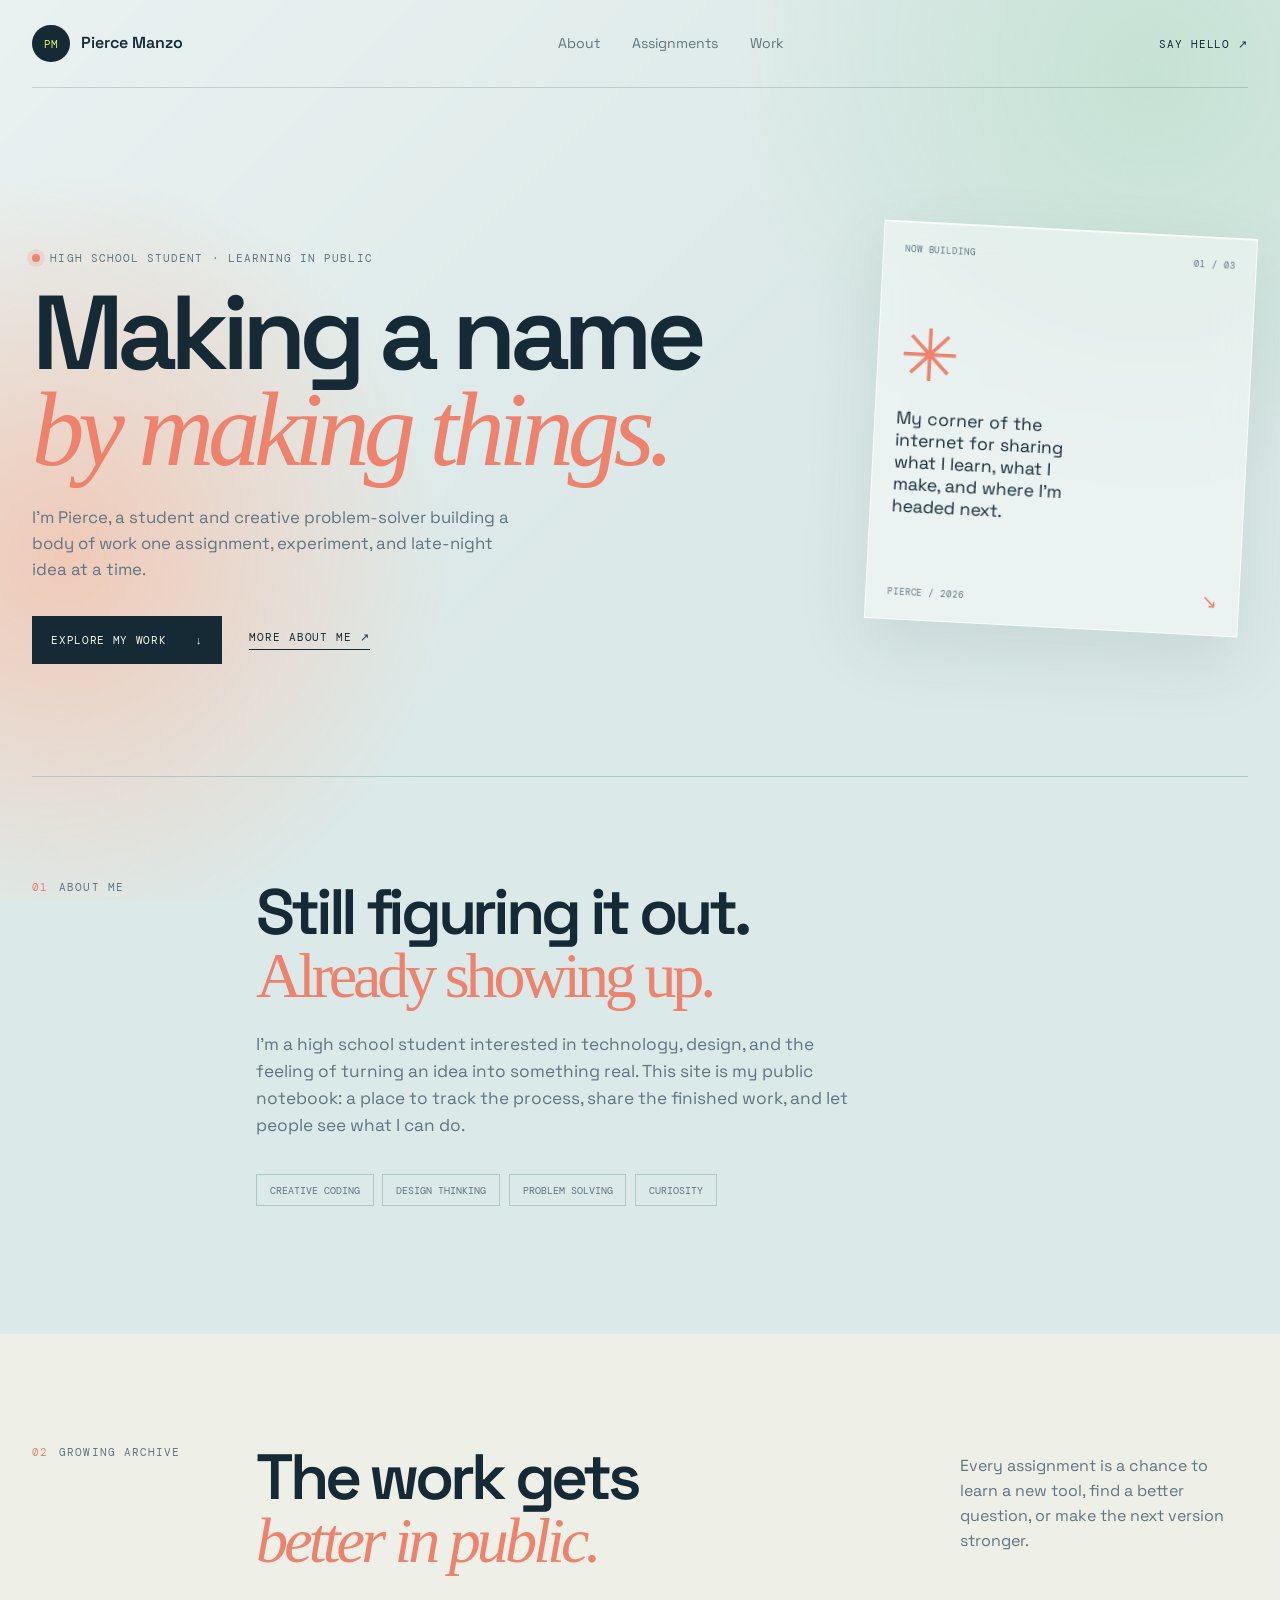
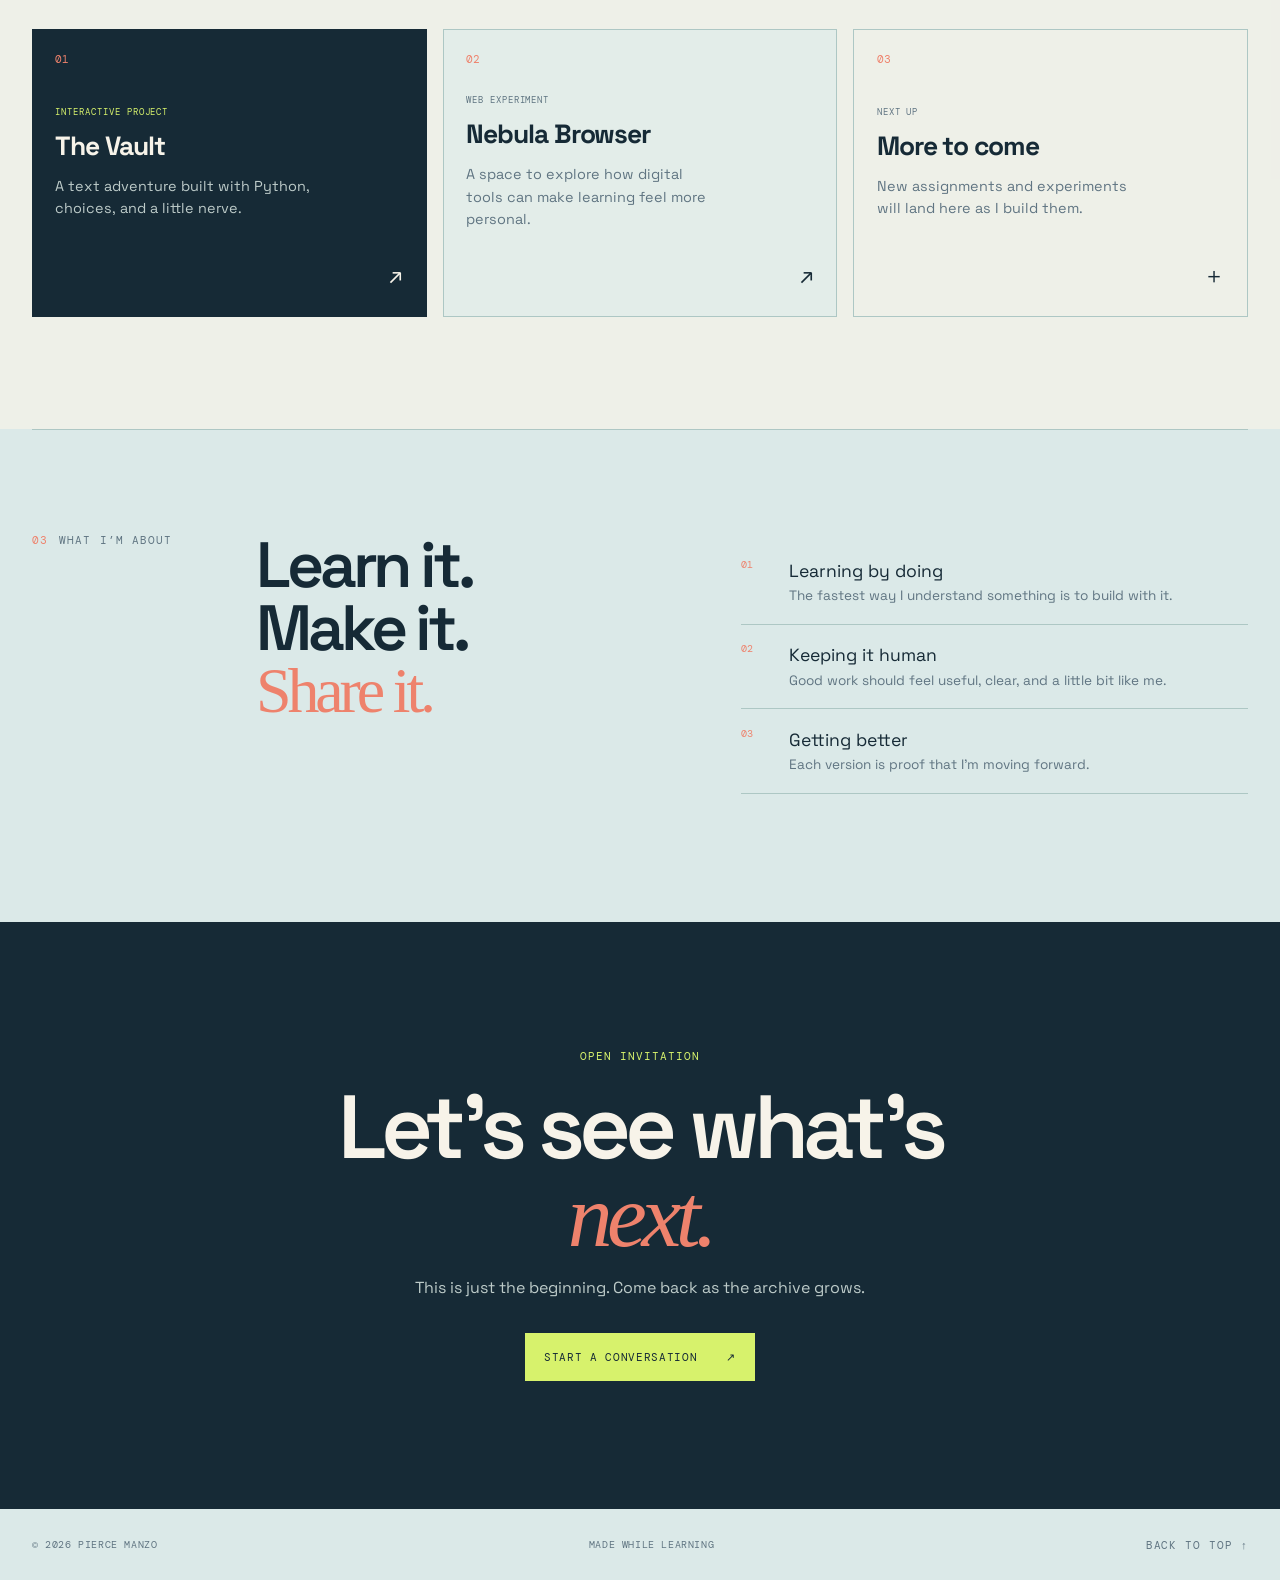
==== index.html @ 802fbc2e "change" ====
<!doctype html>
<html lang="en">

<head>
  <meta charset="utf-8">
  <meta name="viewport" content="width=device-width, initial-scale=1">
  <title>Pierce Manzo | Student builder</title>
  <meta name="description" content="The personal portfolio and assignment hub of high school student Pierce Manzo.">
  <link rel="preconnect" href="https://fonts.googleapis.com">
  <link rel="preconnect" href="https://fonts.gstatic.com" crossorigin>
  <link
    href="https://fonts.googleapis.com/css2?family=DM+Mono:wght@400;500&family=Space+Grotesk:wght@400;500;600;700&display=swap"
    rel="stylesheet">
  <link rel="stylesheet" href="styles.css">
</head>

<body>
  <header class="site-header">
    <a class="brand" href="index.html" aria-label="Pierce Manzo home">
      <span class="brand-mark">PM</span>
      <span>Pierce Manzo</span>
    </a>
    <nav aria-label="Main navigation">
      <a href="#about">About</a>
      <a href="#assignments">Assignments</a>
      <a href="#work">Work</a>
    </nav>
    <a class="header-link" href="#connect">Say hello <span aria-hidden="true">↗</span></a>
  </header>

  <main>
    <section class="hero" aria-labelledby="hero-title">
      <div class="hero-copy">
        <p class="eyebrow"><span class="status-dot"></span> High school student · learning in public</p>
        <h1 id="hero-title">Making a name<br><em>by making things.</em></h1>
        <p class="hero-intro">I’m Pierce, a student and creative problem-solver building a body of work one assignment,
          experiment, and late-night idea at a time.</p>
        <div class="hero-actions">
          <a class="button button-primary" href="#work">Explore my work <span aria-hidden="true">↓</span></a>
          <a class="text-link" href="#about">More about me <span aria-hidden="true">↗</span></a>
        </div>
      </div>
      <div class="hero-note glass-panel">
        <div class="note-top"><span>NOW BUILDING</span><span>01 / 03</span></div>
        <div class="note-symbol" aria-hidden="true">✳</div>
        <p>My corner of the internet for sharing what I learn, what I make, and where I’m headed next.</p>
        <div class="note-footer"><span>PIERCE / 2026</span><span class="arrow">↘</span></div>
      </div>
    </section>

    <section class="about-section section-grid" id="about" aria-labelledby="about-title">
      <div class="section-label"><span>01</span><span>About me</span></div>
      <div class="about-content">
        <h2 id="about-title">Still figuring it out.<br><span>Already showing up.</span></h2>
        <p>I’m a high school student interested in technology, design, and the feeling of turning an idea into something
          real. This site is my public notebook: a place to track the process, share the finished work, and let people
          see what I can do.</p>
        <div class="traits" aria-label="Areas of interest">
          <span>Creative coding</span><span>Design thinking</span><span>Problem solving</span><span>Curiosity</span>
        </div>
      </div>
    </section>

    <section class="assignments-section" id="assignments" aria-labelledby="assignments-title">
      <div class="section-heading">
        <div class="section-label"><span>02</span><span>Growing archive</span></div>
        <h2 id="assignments-title">The work gets<br><em>better in public.</em></h2>
        <p>Every assignment is a chance to learn a new tool, find a better question, or make the next version stronger.
        </p>
      </div>
      <div class="assignment-list">
        <a class="assignment-card featured" href="game/">
          <span class="card-number">01</span>
          <div>
            <p class="card-type">Interactive project</p>
            <h3>The Vault</h3>
            <p class="card-description">A text adventure built with Python, choices, and a little nerve.</p>
          </div>
          <span class="card-arrow" aria-hidden="true">↗</span>
        </a>
        <a class="assignment-card" href="nebulabrowser/">
          <span class="card-number">02</span>
          <div>
            <p class="card-type">Web experiment</p>
            <h3>Nebula Browser</h3>
            <p class="card-description">A space to explore how digital tools can make learning feel more personal.</p>
          </div>
          <span class="card-arrow" aria-hidden="true">↗</span>
        </a>
        <div class="assignment-card coming-soon">
          <span class="card-number">03</span>
          <div>
            <p class="card-type">Next up</p>
            <h3>More to come</h3>
            <p class="card-description">New assignments and experiments will land here as I build them.</p>
          </div>
          <span class="card-arrow" aria-hidden="true">＋</span>
        </div>
      </div>
    </section>

    <section class="work-section section-grid" id="work" aria-labelledby="work-title">
      <div class="section-label"><span>03</span><span>What I’m about</span></div>
      <div class="work-content">
        <h2 id="work-title">Learn it.<br>Make it.<br><span>Share it.</span></h2>
        <div class="focus-list">
          <div><span>01</span>
            <p>Learning by doing</p><small>The fastest way I understand something is to build with it.</small>
          </div>
          <div><span>02</span>
            <p>Keeping it human</p><small>Good work should feel useful, clear, and a little bit like me.</small>
          </div>
          <div><span>03</span>
            <p>Getting better</p><small>Each version is proof that I’m moving forward.</small>
          </div>
        </div>
      </div>
    </section>

    <section class="connect-section" id="connect" aria-labelledby="connect-title">
      <p class="eyebrow">Open invitation</p>
      <h2 id="connect-title">Let’s see what’s<br><em>next.</em></h2>
      <p class="connect-copy">This is just the beginning. Come back as the archive grows.</p>
      <a class="button button-light" href="mailto:pierce@example.com">Start a conversation <span
          aria-hidden="true">↗</span></a>
    </section>
  </main>

  <footer class="site-footer">
    <span>© 2026 Pierce Manzo</span>
    <span>Made while learning</span>
    <a href="#hero-title">Back to top ↑</a>
  </footer>
</body>

</html>
---- styles.css ----
:root {
  --ink: #162a36;
  --muted: #607582;
  --paper: #dbe9e8;
  --cream: #f7f3e9;
  --lime: #d7f26c;
  --coral: #ee826c;
  --line: #adc7c4;
  --glass: rgba(255, 255, 255, .42);
  --mono: "DM Mono", monospace;
  --sans: "Space Grotesk", sans-serif;
}

*,
*::before,
*::after {
  box-sizing: border-box;
}

html {
  scroll-behavior: smooth;
}

body {
  margin: 0;
  background: var(--paper);
  color: var(--ink);
  font: 1rem/1.55 var(--sans);
}

body::before {
  position: fixed;
  z-index: -1;
  inset: 0;
  background: radial-gradient(circle at 90% 8%, #c6e2d4 0, transparent 26rem), radial-gradient(circle at 5% 62%, #f0c9b7 0, transparent 24rem), linear-gradient(135deg, rgba(255, 255, 255, .4), transparent 55%);
  content: "";
  pointer-events: none;
}

a {
  color: inherit;
  text-decoration: none;
}

.site-header,
main,
.site-footer {
  width: min(100% - 3rem, 76rem);
  margin: 0 auto;
}

.site-header {
  display: flex;
  align-items: center;
  justify-content: space-between;
  gap: 2rem;
  min-height: 5.5rem;
  border-bottom: 1px solid rgba(22, 42, 54, .16);
}

.brand {
  display: flex;
  align-items: center;
  gap: .7rem;
  font-weight: 600;
}

.brand-mark {
  display: grid;
  place-items: center;
  width: 2.35rem;
  height: 2.35rem;
  border-radius: 50%;
  background: var(--ink);
  color: var(--lime);
  font: .7rem var(--mono);
}

nav {
  display: flex;
  gap: 2rem;
  color: var(--muted);
  font-size: .88rem;
}

nav a:hover,
.header-link:hover,
.text-link:hover,
.site-footer a:hover {
  color: var(--coral);
}

.header-link,
.text-link,
.site-footer a {
  font: .7rem var(--mono);
  text-transform: uppercase;
  letter-spacing: .08em;
}

.hero {
  display: grid;
  grid-template-columns: minmax(0, 1.35fr) minmax(17rem, .65fr);
  align-items: end;
  gap: 4rem;
  min-height: 43rem;
  padding: 6.5rem 0 7rem;
}

.eyebrow,
.section-label,
.note-top,
.note-footer,
.card-type {
  font: .66rem var(--mono);
  letter-spacing: .1em;
  text-transform: uppercase;
}

.eyebrow {
  display: flex;
  align-items: center;
  gap: .65rem;
  margin: 0 0 1.35rem;
  color: var(--muted);
}

.status-dot {
  width: .5rem;
  height: .5rem;
  border-radius: 50%;
  background: var(--coral);
  box-shadow: 0 0 0 .3rem rgba(238, 130, 108, .18);
}

h1,
h2,
h3,
p {
  margin-top: 0;
}

h1 {
  max-width: 51rem;
  margin-bottom: 1.7rem;
  font-size: clamp(3.5rem, 8.2vw, 7.2rem);
  font-weight: 600;
  letter-spacing: -.07em;
  line-height: .91;
}

h1 em,
h2 em {
  color: var(--coral);
  font-family: Georgia, serif;
  font-weight: 400;
  letter-spacing: -.06em;
}

.hero-intro {
  max-width: 30rem;
  margin-bottom: 2.1rem;
  color: var(--muted);
  font-size: 1.05rem;
}

.hero-actions {
  display: flex;
  align-items: center;
  gap: 1.7rem;
}

.button {
  display: inline-flex;
  align-items: center;
  gap: 1.8rem;
  padding: 1rem 1.15rem;
  border: 1px solid var(--ink);
  font: .7rem var(--mono);
  text-transform: uppercase;
  letter-spacing: .06em;
  transition: transform .2s, box-shadow .2s;
}

.button:hover {
  transform: translateY(-3px);
  box-shadow: 5px 5px 0 var(--ink);
}

.button-primary {
  background: var(--ink);
  color: var(--cream);
}

.text-link {
  border-bottom: 1px solid var(--ink);
  padding-bottom: .35rem;
}

.glass-panel {
  border: 1px solid rgba(255, 255, 255, .75);
  background: var(--glass);
  box-shadow: 0 1.5rem 4rem rgba(55, 91, 87, .12), inset 0 1px rgba(255, 255, 255, .7);
  backdrop-filter: blur(18px);
}

.hero-note {
  align-self: center;
  min-height: 23rem;
  padding: 1.3rem;
  transform: rotate(3deg);
}

.note-top,
.note-footer {
  display: flex;
  justify-content: space-between;
  color: var(--muted);
  font-size: .58rem;
}

.note-symbol {
  margin: 4rem 0 1rem;
  color: var(--coral);
  font-size: 4.5rem;
  line-height: 1;
}

.hero-note p {
  max-width: 13rem;
  font-size: 1.1rem;
  line-height: 1.25;
}

.note-footer {
  align-items: end;
  margin-top: 3.5rem;
}

.arrow {
  color: var(--coral);
  font-size: 1.2rem;
}

.section-grid {
  display: grid;
  grid-template-columns: 10rem 1fr;
  gap: 4rem;
  border-top: 1px solid var(--line);
  padding: 6.5rem 0 8rem;
}

.section-label {
  display: flex;
  gap: .7rem;
  color: var(--muted);
}

.section-label span:first-child {
  color: var(--coral);
}

h2 {
  margin-bottom: 1.5rem;
  font-size: clamp(2.6rem, 5vw, 5rem);
  font-weight: 600;
  letter-spacing: -.065em;
  line-height: .98;
}

h2 span {
  color: var(--coral);
  font-family: Georgia, serif;
  font-weight: 400;
}

.about-content>p {
  max-width: 37rem;
  color: var(--muted);
  font-size: 1.08rem;
}

.traits {
  display: flex;
  flex-wrap: wrap;
  gap: .55rem;
  margin-top: 2.2rem;
}

.traits span {
  padding: .55rem .8rem;
  border: 1px solid var(--line);
  color: var(--muted);
  font: .65rem var(--mono);
  text-transform: uppercase;
}

.assignments-section {
  margin: 0 calc((100vw - min(100vw - 3rem, 76rem)) / -2);
  padding: 7rem max(1.5rem, calc((100vw - 76rem) / 2));
  background: rgba(247, 243, 233, .7);
}

.section-heading {
  display: grid;
  grid-template-columns: 10rem 1fr 18rem;
  gap: 4rem;
  align-items: start;
  margin-bottom: 3.5rem;
}

.section-heading h2 {
  margin: 0;
}

.section-heading>p {
  margin: .5rem 0 0;
  color: var(--muted);
}

.assignment-list {
  display: grid;
  grid-template-columns: repeat(3, 1fr);
  gap: 1rem;
}

.assignment-card {
  position: relative;
  display: flex;
  flex-direction: column;
  justify-content: space-between;
  min-height: 18rem;
  padding: 1.4rem;
  border: 1px solid var(--line);
  background: rgba(219, 233, 232, .6);
  transition: background .2s, transform .2s;
}

.assignment-card:hover {
  background: var(--lime);
  transform: translateY(-5px);
}

.assignment-card.featured {
  background: var(--ink);
  color: var(--cream);
  border-color: var(--ink);
}

.assignment-card.featured:hover {
  background: #223f4d;
}

.assignment-card.coming-soon {
  background: transparent;
}

.card-number {
  font: .7rem var(--mono);
  color: var(--coral);
}

.card-type {
  margin: 0 0 .5rem;
  color: var(--muted);
  font-size: .59rem;
}

.featured .card-type {
  color: var(--lime);
}

.assignment-card h3 {
  margin-bottom: .5rem;
  font-size: 1.65rem;
  letter-spacing: -.04em;
}

.card-description {
  max-width: 16rem;
  margin: 0;
  color: var(--muted);
  font-size: .9rem;
}

.featured .card-description {
  color: #bdcbc9;
}

.card-arrow {
  align-self: end;
  font-size: 1.4rem;
}

.work-content {
  display: grid;
  grid-template-columns: minmax(15rem, .8fr) 1fr;
  gap: 5rem;
}

.focus-list {
  padding-top: .4rem;
}

.focus-list>div {
  display: grid;
  grid-template-columns: 2rem 1fr;
  column-gap: 1rem;
  padding: 1.1rem 0;
  border-bottom: 1px solid var(--line);
}

.focus-list span {
  color: var(--coral);
  font: .63rem var(--mono);
}

.focus-list p {
  margin: 0;
  font-size: 1.1rem;
}

.focus-list small {
  grid-column: 2;
  color: var(--muted);
  font-size: .85rem;
}

.connect-section {
  margin: 0 calc((100vw - min(100vw - 3rem, 76rem)) / -2);
  padding: 8rem max(1.5rem, calc((100vw - 76rem) / 2));
  background: var(--ink);
  color: var(--cream);
  text-align: center;
}

.connect-section .eyebrow {
  justify-content: center;
  color: var(--lime);
}

.connect-section h2 {
  margin-bottom: 1rem;
  font-size: clamp(3rem, 7vw, 6.5rem);
}

.connect-copy {
  margin-bottom: 2rem;
  color: #bdcbc9;
}

.button-light {
  border-color: var(--lime);
  background: var(--lime);
  color: var(--ink);
}

.site-footer {
  display: flex;
  justify-content: space-between;
  gap: 1rem;
  padding: 1.8rem 0;
  color: var(--muted);
  font: .62rem var(--mono);
  text-transform: uppercase;
  letter-spacing: .06em;
}

@media (max-width: 48rem) {

  .site-header,
  main,
  .site-footer {
    width: min(100% - 2rem, 40rem);
  }

  .site-header {
    min-height: 4.7rem;
  }

  nav {
    display: none;
  }

  .hero {
    grid-template-columns: 1fr;
    gap: 3rem;
    min-height: auto;
    padding: 5rem 0 6rem;
  }

  .hero-note {
    justify-self: end;
    width: min(100%, 20rem);
    min-height: 19rem;
  }

  .section-grid {
    grid-template-columns: 1fr;
    gap: 2.2rem;
    padding: 4.5rem 0 5rem;
  }

  .section-heading {
    grid-template-columns: 1fr;
    gap: 1.5rem;
    margin-bottom: 2.5rem;
  }

  .section-heading h2 {
    font-size: 3.5rem;
  }

  .assignment-list,
  .work-content {
    grid-template-columns: 1fr;
    gap: 1rem;
  }

  .assignment-card {
    min-height: 15rem;
  }

  .work-content {
    gap: 2rem;
  }

  .connect-section {
    padding-top: 6rem;
    padding-bottom: 6rem;
  }

  .site-footer {
    flex-wrap: wrap;
  }
}

@media (max-width: 28rem) {
  .brand {
    font-size: .9rem;
  }

  .header-link {
    font-size: .58rem;
  }

  h1 {
    font-size: 3.5rem;
  }

  .hero-actions {
    align-items: flex-start;
    flex-direction: column;
    gap: 1.2rem;
  }
}
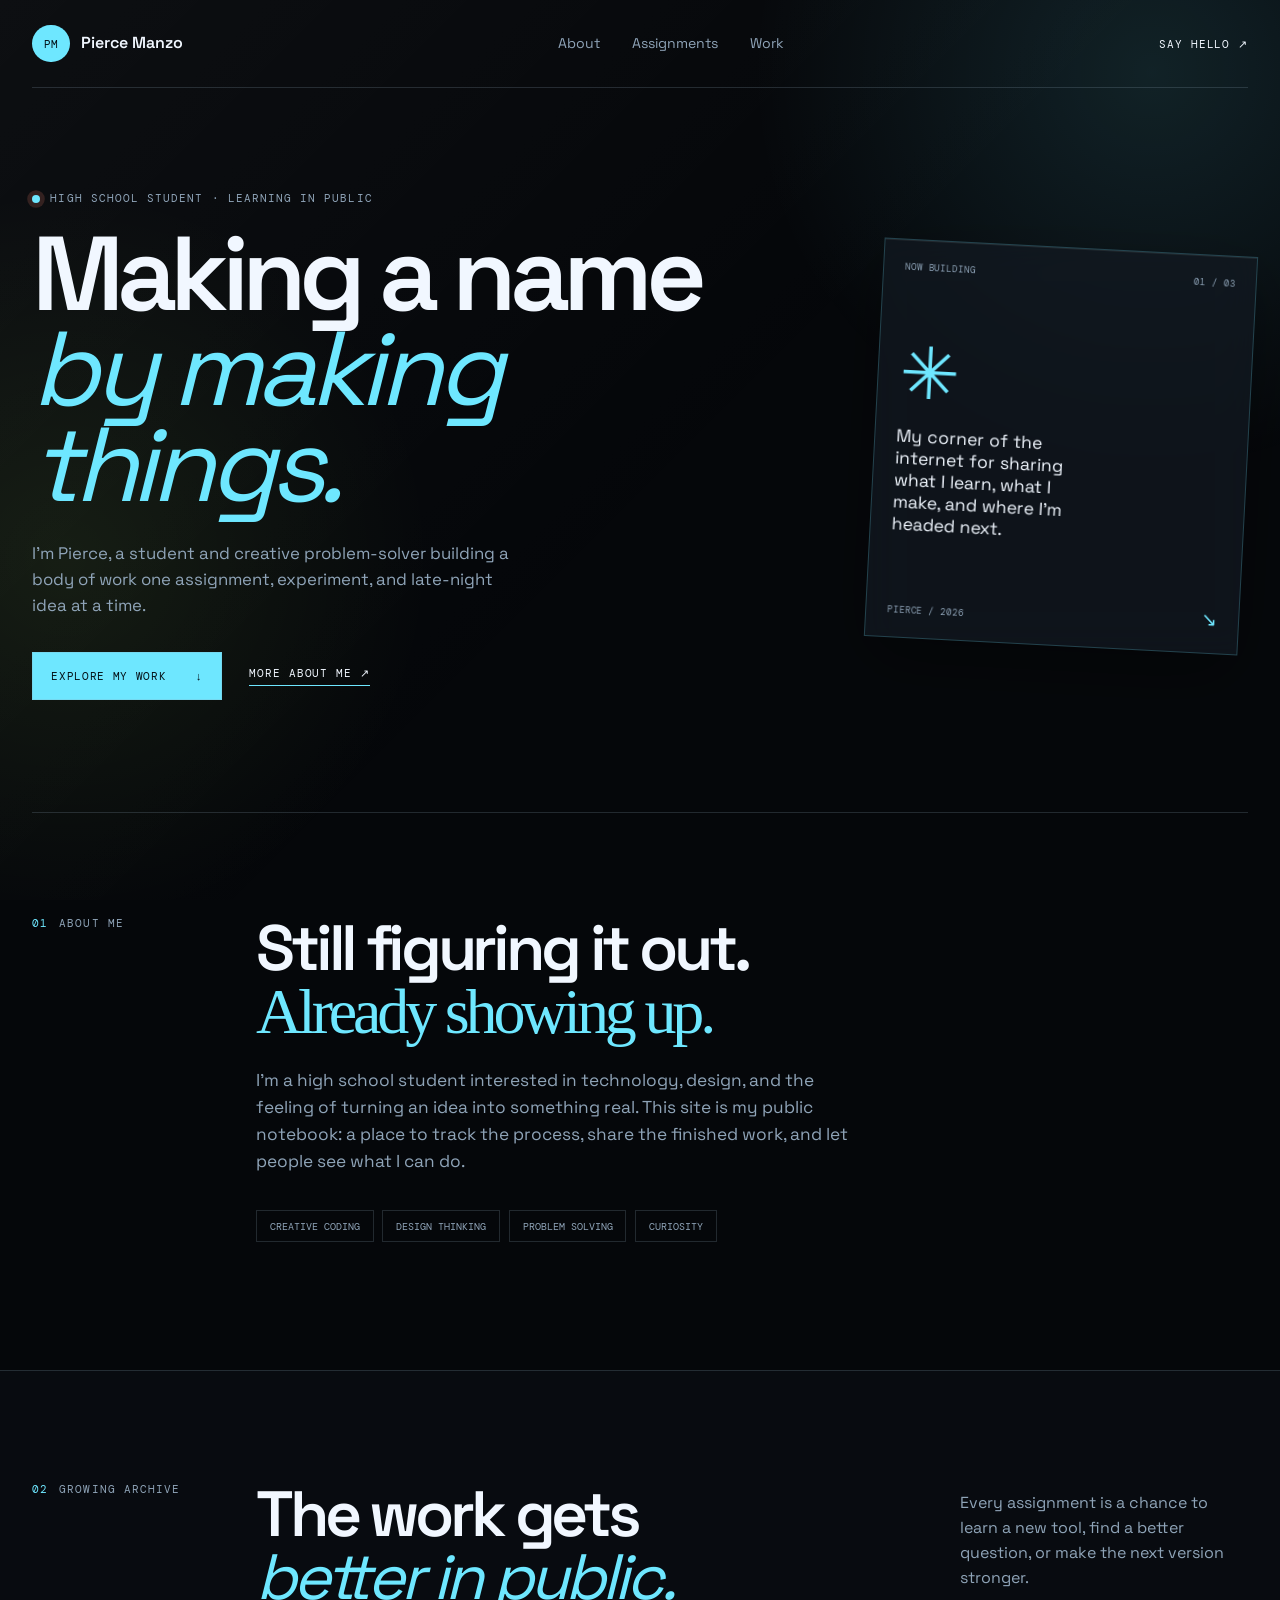
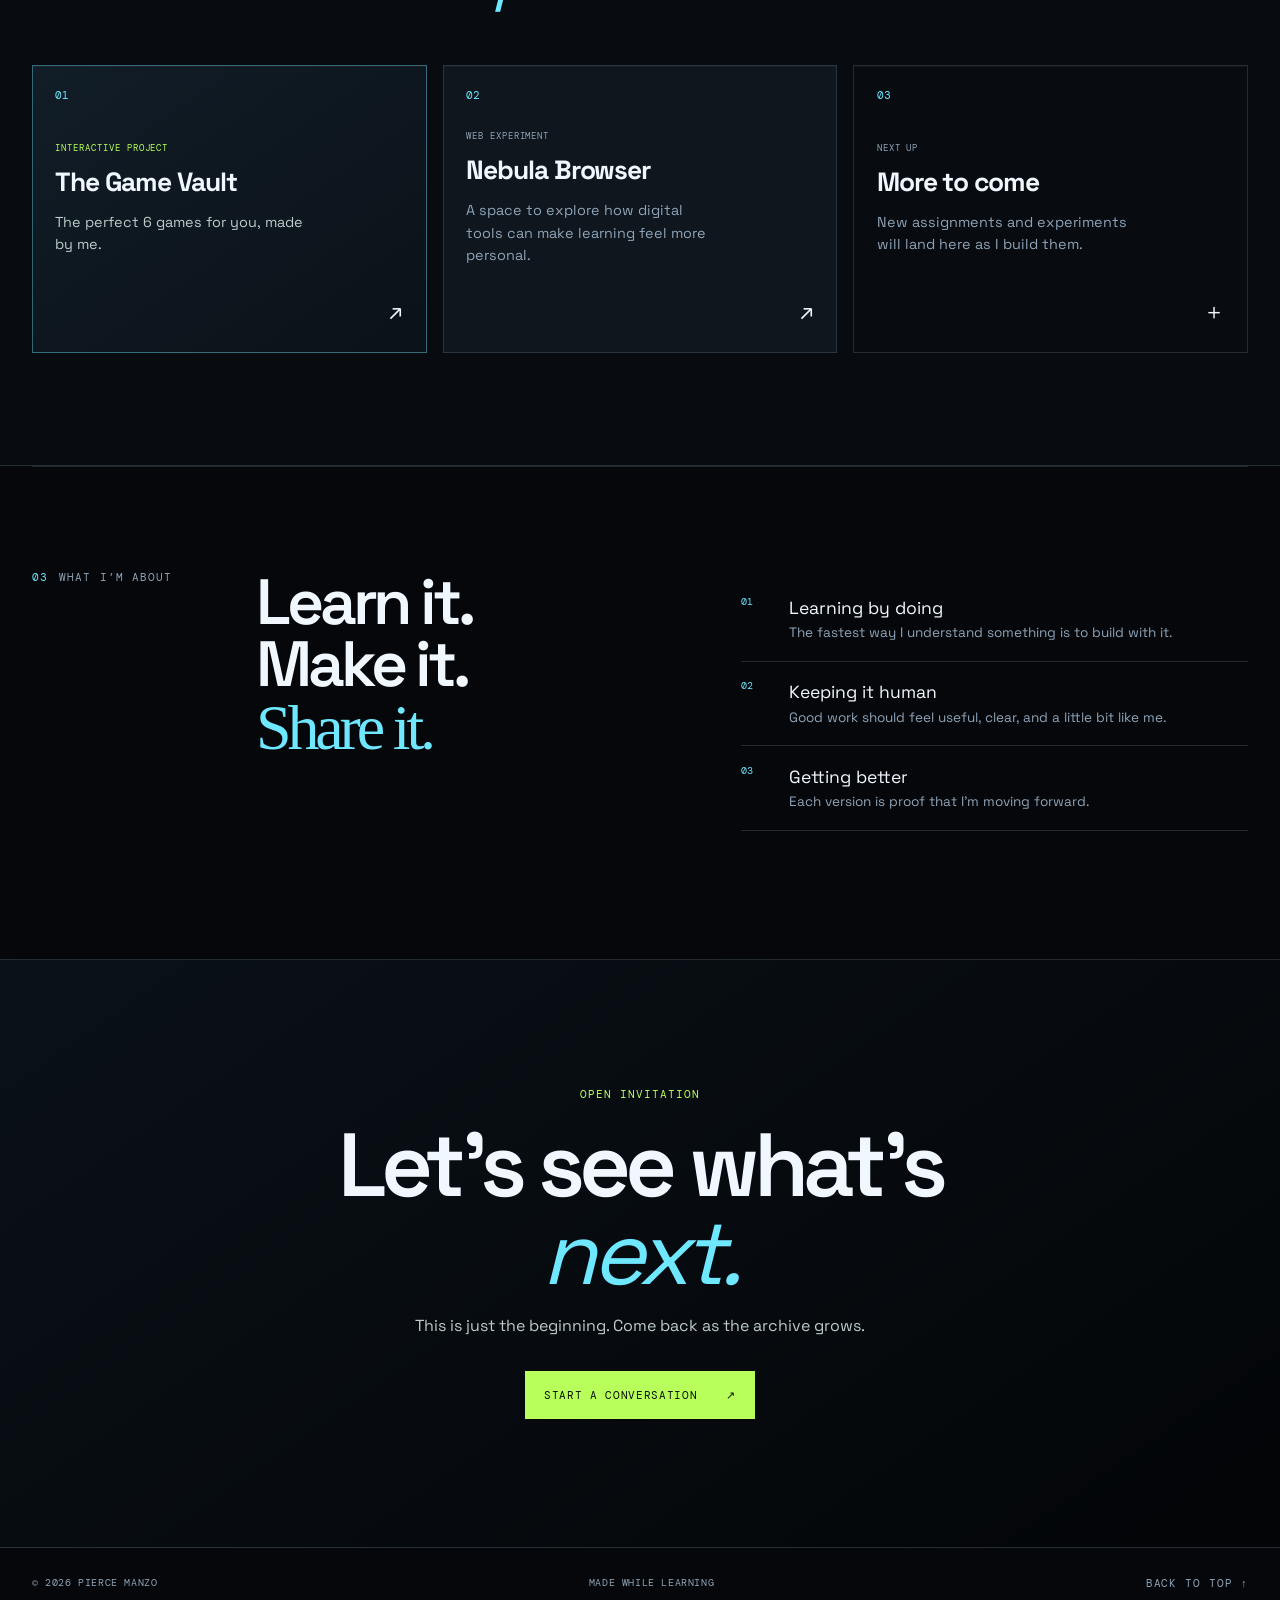
==== commit 2fba5b98: "change" ====
--- a/index.html
+++ b/index.html
@@ -73,8 +73,8 @@
           <span class="card-number">01</span>
           <div>
             <p class="card-type">Interactive project</p>
-            <h3>The Vault</h3>
-            <p class="card-description">A text adventure built with Python, choices, and a little nerve.</p>
+            <h3>The Game Vault</h3>
+            <p class="card-description">The perfect 6 games for you, made by me.</p>
           </div>
           <span class="card-arrow" aria-hidden="true">↗</span>
         </a>
--- a/styles.css
+++ b/styles.css
@@ -1,12 +1,12 @@
 :root {
-  --ink: #162a36;
-  --muted: #607582;
-  --paper: #dbe9e8;
-  --cream: #f7f3e9;
-  --lime: #d7f26c;
-  --coral: #ee826c;
-  --line: #adc7c4;
-  --glass: rgba(255, 255, 255, .42);
+  --ink: #f1f7ff;
+  --muted: #8fa4b8;
+  --paper: #05070a;
+  --cream: #0d1218;
+  --lime: #b8ff5c;
+  --coral: #6ee7ff;
+  --line: rgba(143, 164, 184, .22);
+  --glass: rgba(17, 24, 32, .72);
   --mono: "DM Mono", monospace;
   --sans: "Space Grotesk", sans-serif;
 }
@@ -26,13 +26,14 @@
   background: var(--paper);
   color: var(--ink);
   font: 1rem/1.55 var(--sans);
+  position: relative;
 }
 
 body::before {
   position: fixed;
   z-index: -1;
   inset: 0;
-  background: radial-gradient(circle at 90% 8%, #c6e2d4 0, transparent 26rem), radial-gradient(circle at 5% 62%, #f0c9b7 0, transparent 24rem), linear-gradient(135deg, rgba(255, 255, 255, .4), transparent 55%);
+  background: radial-gradient(circle at 90% 8%, rgba(110, 231, 255, .12) 0, transparent 25rem), radial-gradient(circle at 5% 62%, rgba(184, 255, 92, .08) 0, transparent 23rem), linear-gradient(135deg, rgba(255, 255, 255, .035), transparent 55%);
   content: "";
   pointer-events: none;
 }
@@ -55,7 +56,7 @@
   justify-content: space-between;
   gap: 2rem;
   min-height: 5.5rem;
-  border-bottom: 1px solid rgba(22, 42, 54, .16);
+  border-bottom: 1px solid var(--line);
 }
 
 .brand {
@@ -71,8 +72,8 @@
   width: 2.35rem;
   height: 2.35rem;
   border-radius: 50%;
-  background: var(--ink);
-  color: var(--lime);
+  background: var(--coral);
+  color: #041016;
   font: .7rem var(--mono);
 }
 
@@ -152,7 +153,7 @@
 h1 em,
 h2 em {
   color: var(--coral);
-  font-family: Georgia, serif;
+  font-family: var(--sans);
   font-weight: 400;
   letter-spacing: -.06em;
 }
@@ -175,7 +176,7 @@
   align-items: center;
   gap: 1.8rem;
   padding: 1rem 1.15rem;
-  border: 1px solid var(--ink);
+  border: 1px solid var(--line);
   font: .7rem var(--mono);
   text-transform: uppercase;
   letter-spacing: .06em;
@@ -184,23 +185,23 @@
 
 .button:hover {
   transform: translateY(-3px);
-  box-shadow: 5px 5px 0 var(--ink);
+  box-shadow: 0 10px 28px rgba(110, 231, 255, .18);
 }
 
 .button-primary {
-  background: var(--ink);
-  color: var(--cream);
+  background: var(--coral);
+  color: #041016;
 }
 
 .text-link {
-  border-bottom: 1px solid var(--ink);
+  border-bottom: 1px solid var(--coral);
   padding-bottom: .35rem;
 }
 
 .glass-panel {
-  border: 1px solid rgba(255, 255, 255, .75);
+  border: 1px solid rgba(110, 231, 255, .22);
   background: var(--glass);
-  box-shadow: 0 1.5rem 4rem rgba(55, 91, 87, .12), inset 0 1px rgba(255, 255, 255, .7);
+  box-shadow: 0 1.5rem 4rem rgba(0, 0, 0, .4), inset 0 1px rgba(255, 255, 255, .08);
   backdrop-filter: blur(18px);
 }
 
@@ -298,7 +299,9 @@
 .assignments-section {
   margin: 0 calc((100vw - min(100vw - 3rem, 76rem)) / -2);
   padding: 7rem max(1.5rem, calc((100vw - 76rem) / 2));
-  background: rgba(247, 243, 233, .7);
+  background: rgba(10, 14, 19, .78);
+  border-top: 1px solid var(--line);
+  border-bottom: 1px solid var(--line);
 }
 
 .section-heading {
@@ -332,23 +335,25 @@
   min-height: 18rem;
   padding: 1.4rem;
   border: 1px solid var(--line);
-  background: rgba(219, 233, 232, .6);
+  background: rgba(18, 25, 33, .8);
+  box-shadow: inset 0 1px rgba(255, 255, 255, .04);
   transition: background .2s, transform .2s;
 }
 
 .assignment-card:hover {
-  background: var(--lime);
+  background: rgba(110, 231, 255, .12);
+  border-color: var(--coral);
   transform: translateY(-5px);
 }
 
 .assignment-card.featured {
-  background: var(--ink);
-  color: var(--cream);
-  border-color: var(--ink);
+  background: linear-gradient(145deg, #111d27, #0b1118);
+  color: var(--ink);
+  border-color: rgba(110, 231, 255, .4);
 }
 
 .assignment-card.featured:hover {
-  background: #223f4d;
+  background: #142b38;
 }
 
 .assignment-card.coming-soon {
@@ -429,8 +434,10 @@
 .connect-section {
   margin: 0 calc((100vw - min(100vw - 3rem, 76rem)) / -2);
   padding: 8rem max(1.5rem, calc((100vw - 76rem) / 2));
-  background: var(--ink);
-  color: var(--cream);
+  background: linear-gradient(145deg, #0a1118, #030507);
+  color: var(--ink);
+  border-top: 1px solid var(--line);
+  border-bottom: 1px solid var(--line);
   text-align: center;
 }
 
@@ -452,7 +459,7 @@
 .button-light {
   border-color: var(--lime);
   background: var(--lime);
-  color: var(--ink);
+  color: #071008;
 }
 
 .site-footer {
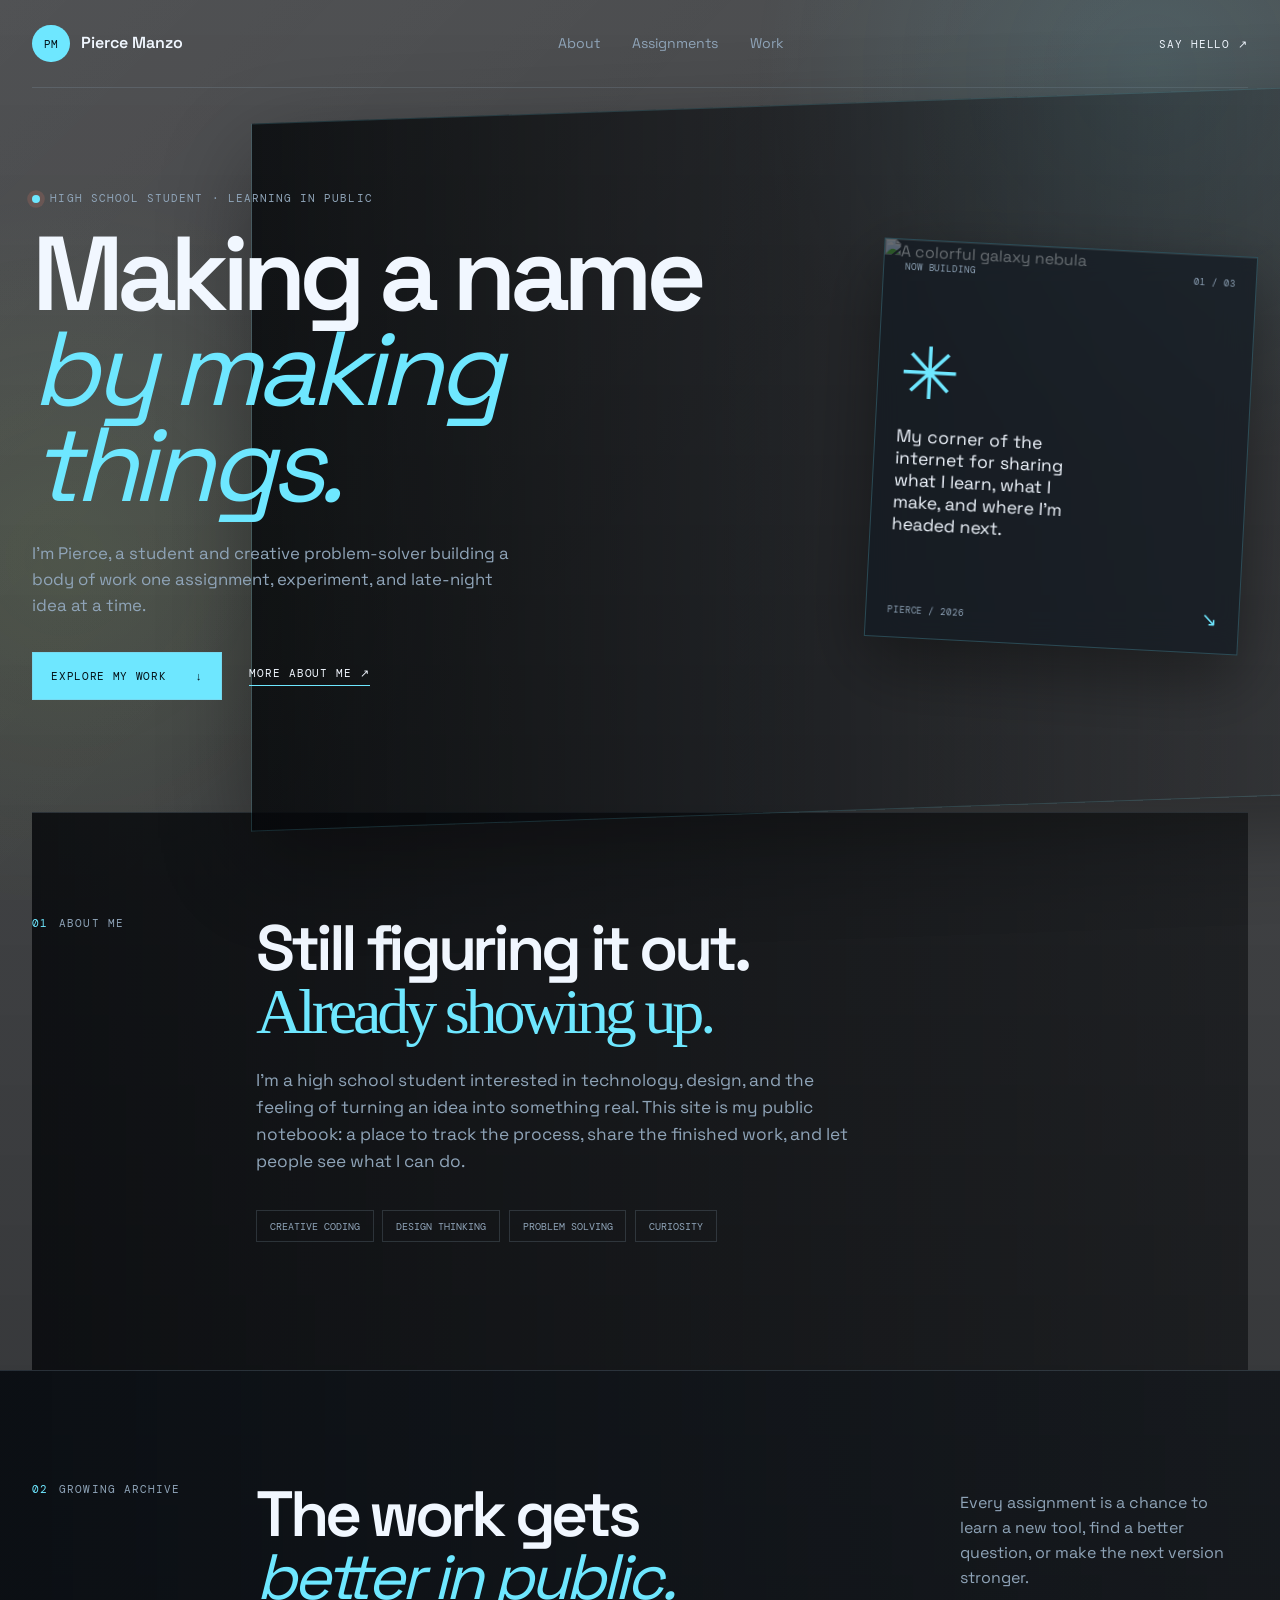
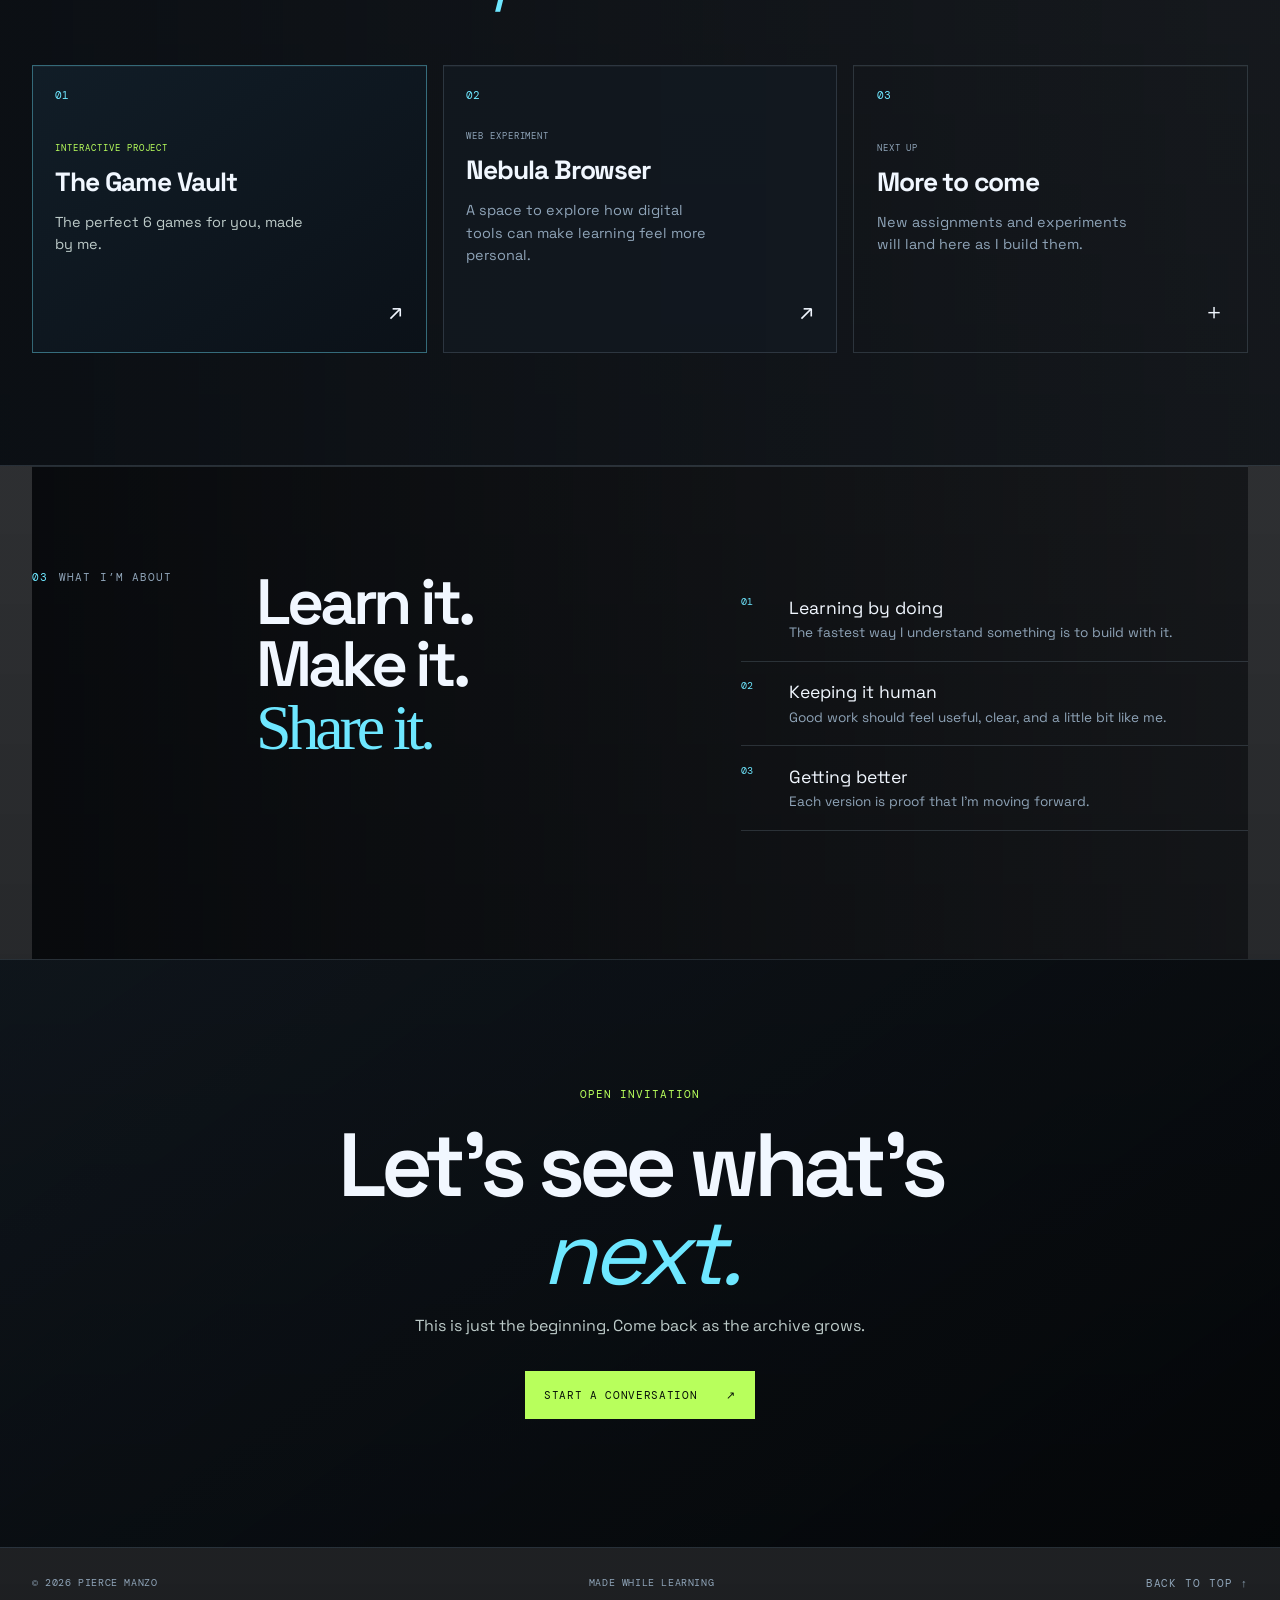
==== commit 76135cf1: "change" ====
--- a/index.html
+++ b/index.html
@@ -41,6 +41,9 @@
         </div>
       </div>
       <div class="hero-note glass-panel">
+        <img class="hero-image"
+          src="https://images.unsplash.com/photo-1462331940025-496dfbfc7564?auto=format&fit=crop&w=900&q=85"
+          alt="A colorful galaxy nebula">
         <div class="note-top"><span>NOW BUILDING</span><span>01 / 03</span></div>
         <div class="note-symbol" aria-hidden="true">✳</div>
         <p>My corner of the internet for sharing what I learn, what I make, and where I’m headed next.</p>
--- a/styles.css
+++ b/styles.css
@@ -23,7 +23,7 @@
 
 body {
   margin: 0;
-  background: var(--paper);
+  background: linear-gradient(rgba(5, 7, 10, .72), rgba(5, 7, 10, .9)), url("https://images.unsplash.com/photo-1462331940025-496dfbfc7564?auto=format&fit=crop&w=2200&q=85") center/cover fixed;
   color: var(--ink);
   font: 1rem/1.55 var(--sans);
   position: relative;
@@ -100,12 +100,53 @@
 }
 
 .hero {
+  position: relative;
+  isolation: isolate;
   display: grid;
   grid-template-columns: minmax(0, 1.35fr) minmax(17rem, .65fr);
   align-items: end;
   gap: 4rem;
   min-height: 43rem;
   padding: 6.5rem 0 7rem;
+}
+
+.hero::before {
+  position: absolute;
+  z-index: -1;
+  inset: 1rem -8rem 0 18%;
+  border: 1px solid rgba(110, 231, 255, .18);
+  background: linear-gradient(90deg, rgba(5, 7, 10, .96) 0%, rgba(5, 7, 10, .64) 48%, rgba(5, 7, 10, .2) 100%), url("https://images.unsplash.com/photo-1462331940025-496dfbfc7564?auto=format&fit=crop&w=1800&q=85") center/cover;
+  box-shadow: 0 2rem 6rem rgba(0, 0, 0, .42);
+  content: "";
+  opacity: .86;
+  transform: skewY(-2deg);
+}
+
+.hero-copy,
+.hero-note {
+  position: relative;
+  z-index: 1;
+}
+
+.hero-note {
+  overflow: hidden;
+}
+
+.hero-image {
+  position: absolute;
+  z-index: 0;
+  inset: 0;
+  width: 100%;
+  height: 100%;
+  object-fit: cover;
+  opacity: .34;
+  mix-blend-mode: screen;
+  filter: saturate(1.25) contrast(1.1);
+}
+
+.hero-note>*:not(.hero-image) {
+  position: relative;
+  z-index: 1;
 }
 
 .eyebrow,
@@ -251,6 +292,10 @@
   padding: 6.5rem 0 8rem;
 }
 
+.about-section {
+  background: linear-gradient(90deg, rgba(5, 7, 10, .82), rgba(5, 7, 10, .54)), url("https://images.unsplash.com/photo-1446776811953-b23d57bd21aa?auto=format&fit=crop&w=1600&q=80") center/cover;
+}
+
 .section-label {
   display: flex;
   gap: .7rem;
@@ -299,7 +344,7 @@
 .assignments-section {
   margin: 0 calc((100vw - min(100vw - 3rem, 76rem)) / -2);
   padding: 7rem max(1.5rem, calc((100vw - 76rem) / 2));
-  background: rgba(10, 14, 19, .78);
+  background: linear-gradient(90deg, rgba(10, 14, 19, .96), rgba(10, 14, 19, .72)), url("https://images.unsplash.com/photo-1519608487953-e999c86e7455?auto=format&fit=crop&w=1800&q=80") center/cover fixed;
   border-top: 1px solid var(--line);
   border-bottom: 1px solid var(--line);
 }
@@ -403,6 +448,10 @@
   gap: 5rem;
 }
 
+.work-section {
+  background: linear-gradient(90deg, rgba(5, 7, 10, .9), rgba(5, 7, 10, .58)), url("https://images.unsplash.com/photo-1534791547706-9f1f96d7e4b5?auto=format&fit=crop&w=1600&q=80") center/cover;
+}
+
 .focus-list {
   padding-top: .4rem;
 }
@@ -434,7 +483,7 @@
 .connect-section {
   margin: 0 calc((100vw - min(100vw - 3rem, 76rem)) / -2);
   padding: 8rem max(1.5rem, calc((100vw - 76rem) / 2));
-  background: linear-gradient(145deg, #0a1118, #030507);
+  background: linear-gradient(145deg, rgba(10, 17, 24, .82), rgba(3, 5, 7, .94)), url("https://images.unsplash.com/photo-1500534623283-312aade485b7?auto=format&fit=crop&w=1800&q=80") center/cover;
   color: var(--ink);
   border-top: 1px solid var(--line);
   border-bottom: 1px solid var(--line);
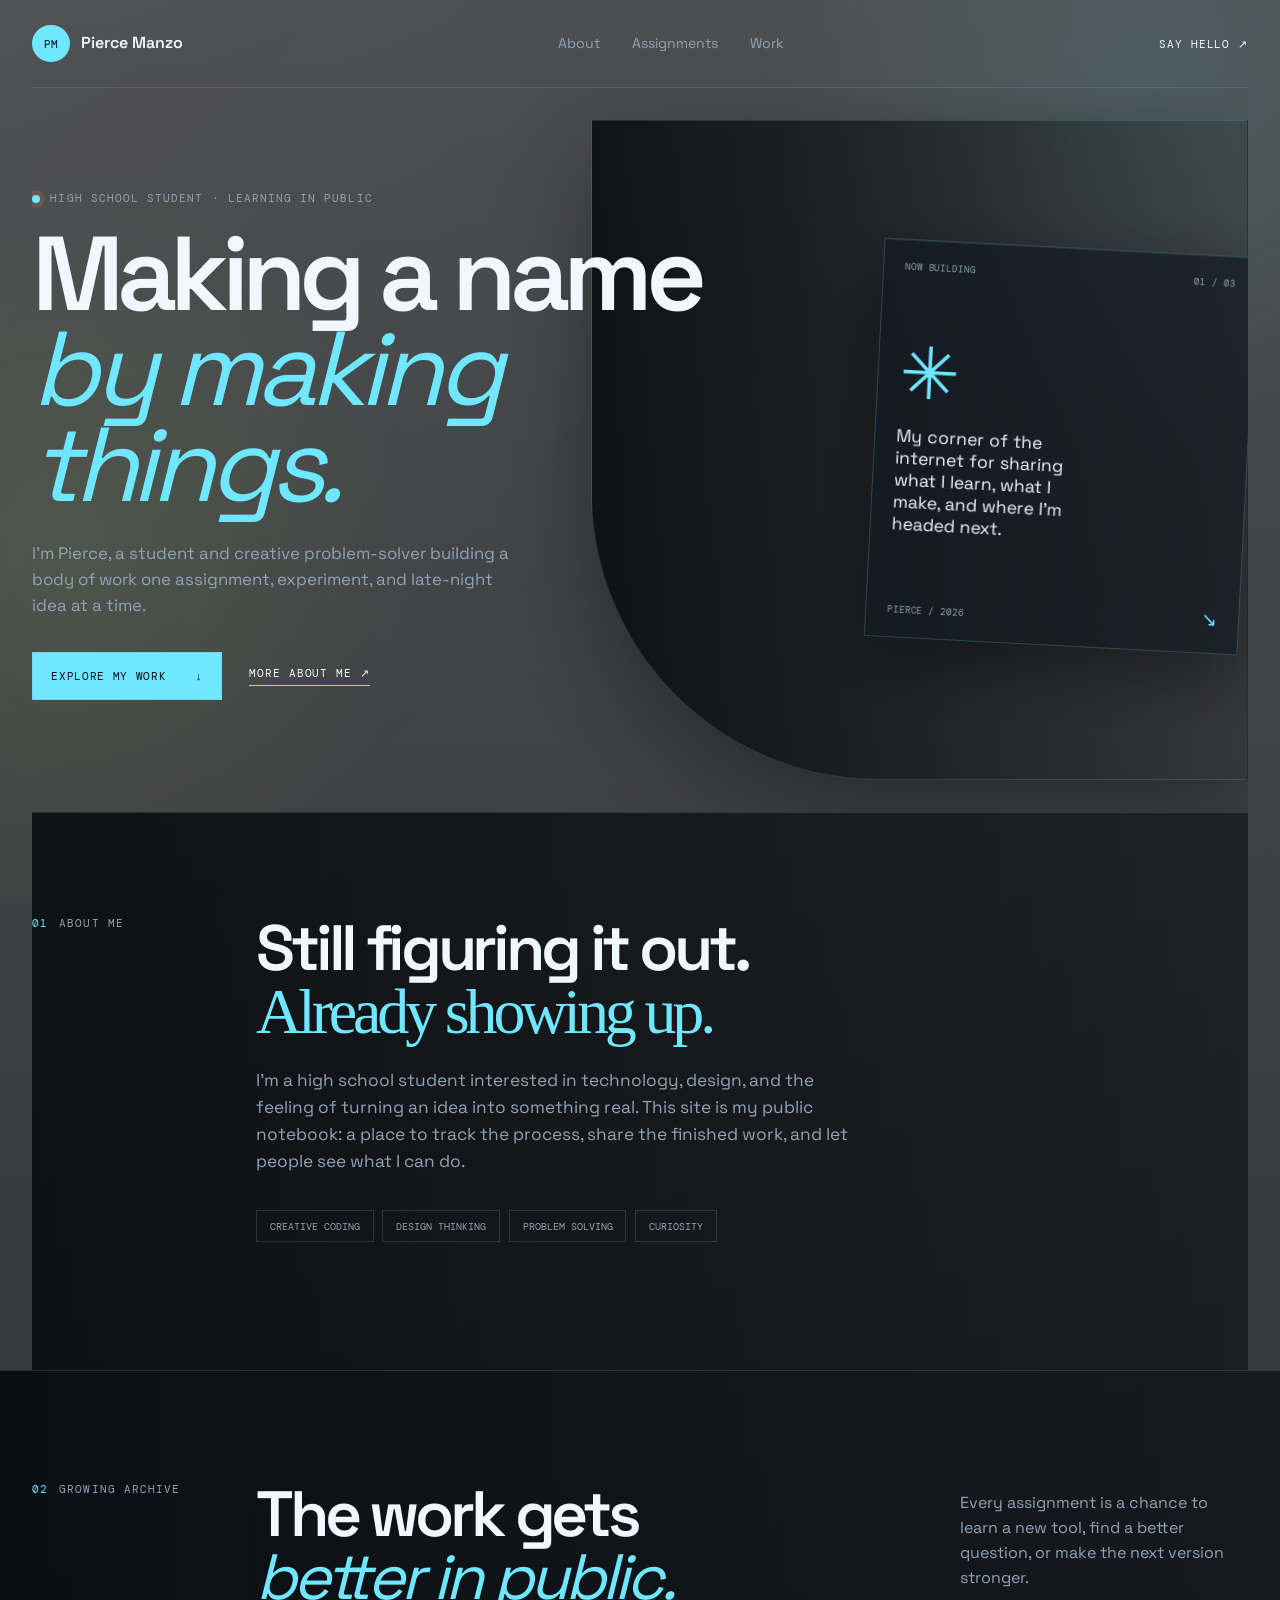
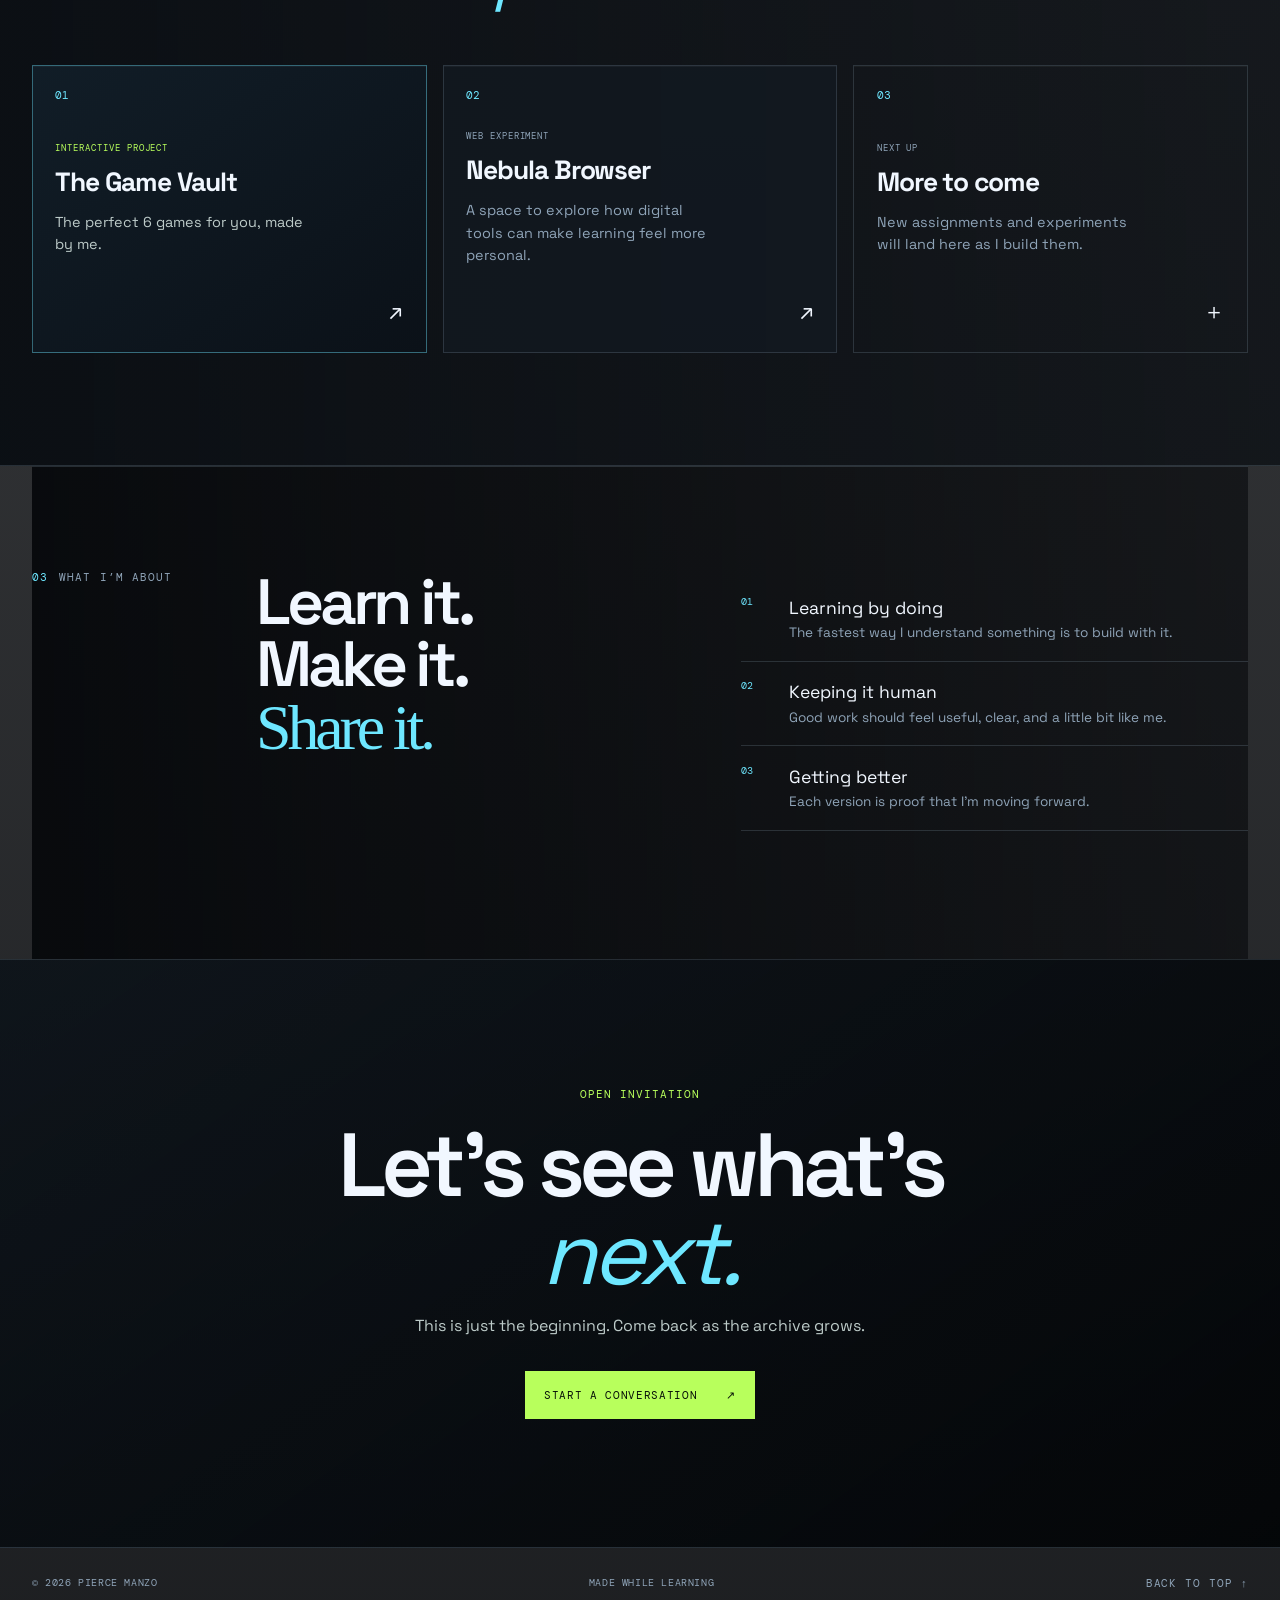
==== commit 93baa1ea: "change" ====
--- a/index.html
+++ b/index.html
@@ -41,9 +41,6 @@
         </div>
       </div>
       <div class="hero-note glass-panel">
-        <img class="hero-image"
-          src="https://images.unsplash.com/photo-1462331940025-496dfbfc7564?auto=format&fit=crop&w=900&q=85"
-          alt="A colorful galaxy nebula">
         <div class="note-top"><span>NOW BUILDING</span><span>01 / 03</span></div>
         <div class="note-symbol" aria-hidden="true">✳</div>
         <p>My corner of the internet for sharing what I learn, what I make, and where I’m headed next.</p>
--- a/styles.css
+++ b/styles.css
@@ -19,14 +19,16 @@
 
 html {
   scroll-behavior: smooth;
+  overflow-x: hidden;
 }
 
 body {
   margin: 0;
-  background: linear-gradient(rgba(5, 7, 10, .72), rgba(5, 7, 10, .9)), url("https://images.unsplash.com/photo-1462331940025-496dfbfc7564?auto=format&fit=crop&w=2200&q=85") center/cover fixed;
+  background: linear-gradient(rgba(5, 7, 10, .72), rgba(5, 7, 10, .9)), url("https://images.unsplash.com/photo-1462331940025-496dfbfc7564?auto=format&fit=crop&w=2200&q=85") center/cover;
   color: var(--ink);
   font: 1rem/1.55 var(--sans);
   position: relative;
+  overflow-x: hidden;
 }
 
 body::before {
@@ -108,18 +110,19 @@
   gap: 4rem;
   min-height: 43rem;
   padding: 6.5rem 0 7rem;
+  overflow: clip;
 }
 
 .hero::before {
   position: absolute;
   z-index: -1;
-  inset: 1rem -8rem 0 18%;
+  inset: 2rem 0 2rem 46%;
   border: 1px solid rgba(110, 231, 255, .18);
   background: linear-gradient(90deg, rgba(5, 7, 10, .96) 0%, rgba(5, 7, 10, .64) 48%, rgba(5, 7, 10, .2) 100%), url("https://images.unsplash.com/photo-1462331940025-496dfbfc7564?auto=format&fit=crop&w=1800&q=85") center/cover;
   box-shadow: 0 2rem 6rem rgba(0, 0, 0, .42);
   content: "";
   opacity: .86;
-  transform: skewY(-2deg);
+  border-radius: 0 0 0 18rem;
 }
 
 .hero-copy,
@@ -130,23 +133,6 @@
 
 .hero-note {
   overflow: hidden;
-}
-
-.hero-image {
-  position: absolute;
-  z-index: 0;
-  inset: 0;
-  width: 100%;
-  height: 100%;
-  object-fit: cover;
-  opacity: .34;
-  mix-blend-mode: screen;
-  filter: saturate(1.25) contrast(1.1);
-}
-
-.hero-note>*:not(.hero-image) {
-  position: relative;
-  z-index: 1;
 }
 
 .eyebrow,
@@ -545,6 +531,11 @@
     padding: 5rem 0 6rem;
   }
 
+  .hero::before {
+    inset: 1rem 0 52% 0;
+    border-radius: 0;
+  }
+
   .hero-note {
     justify-self: end;
     width: min(100%, 20rem);
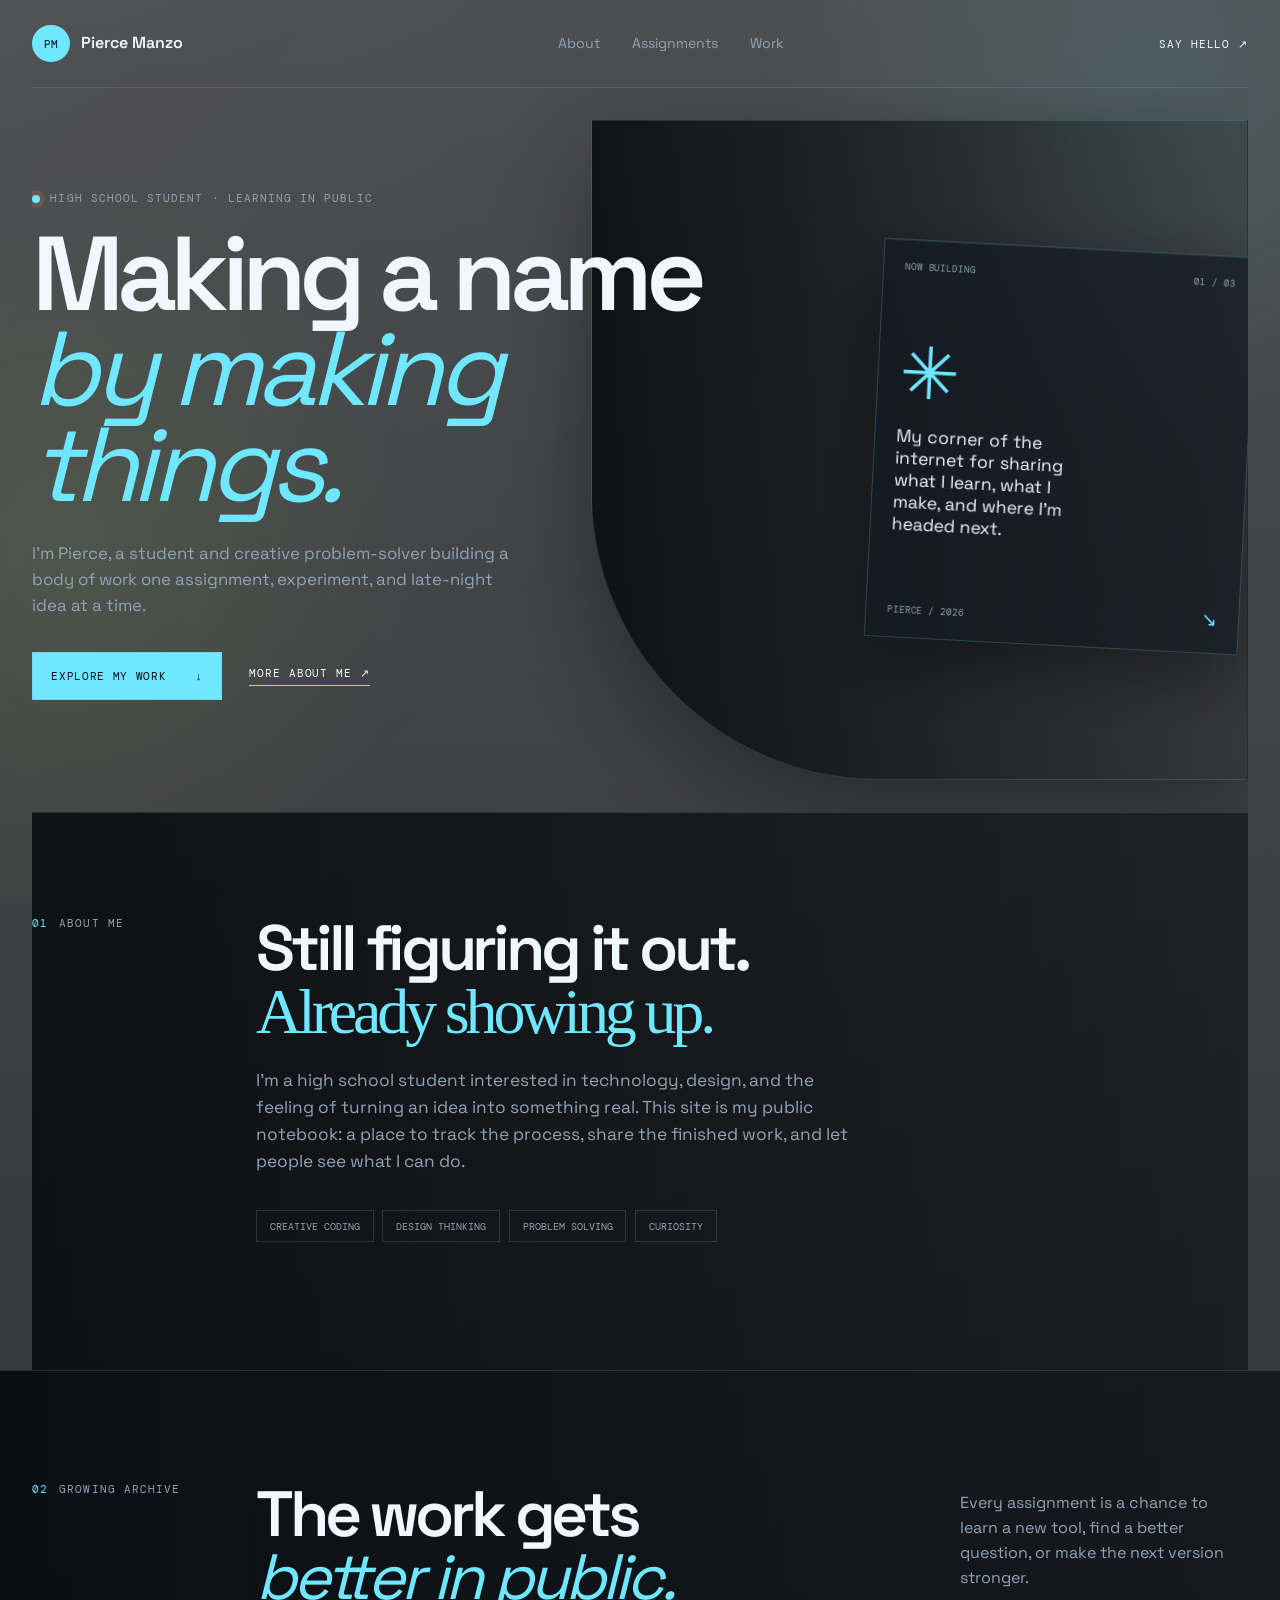
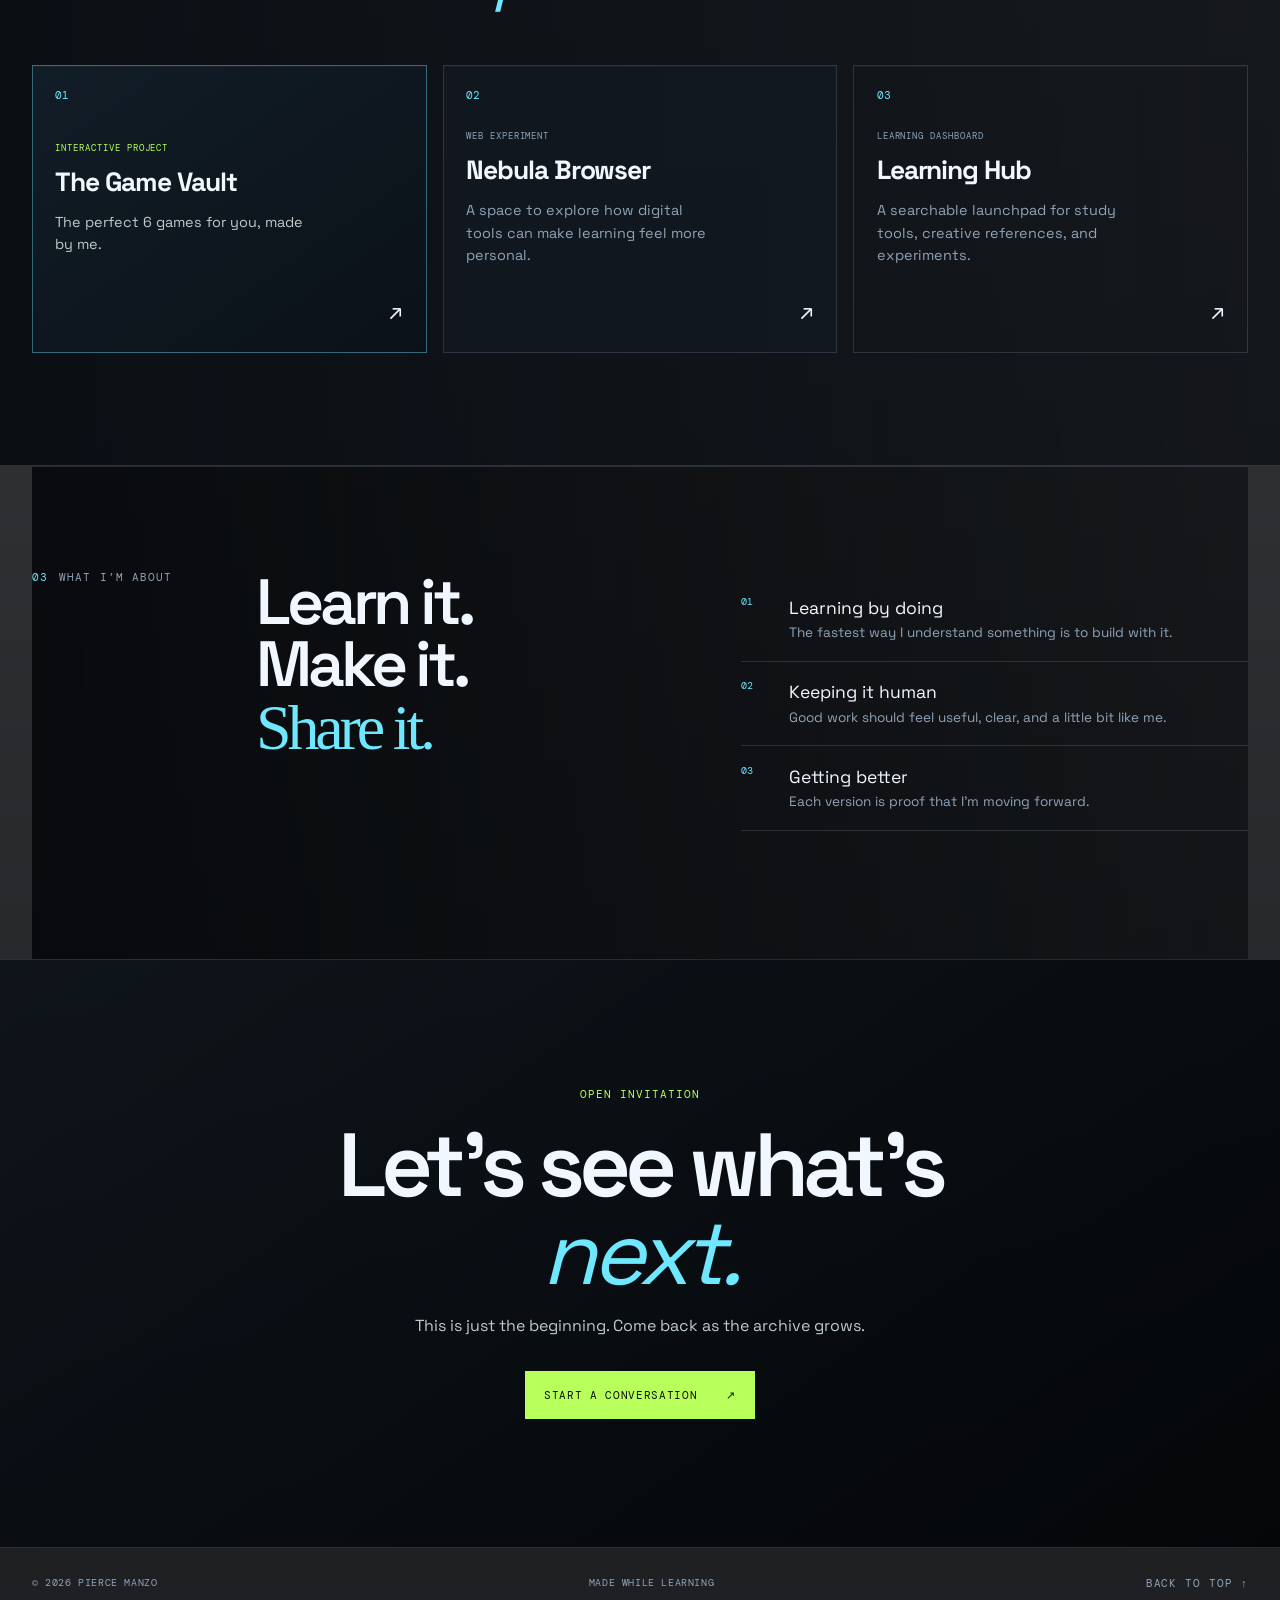
==== commit d11b60ad: "change" ====
--- a/index.html
+++ b/index.html
@@ -87,15 +87,16 @@
           </div>
           <span class="card-arrow" aria-hidden="true">↗</span>
         </a>
-        <div class="assignment-card coming-soon">
+        <a class="assignment-card coming-soon" href="learninghub/">
           <span class="card-number">03</span>
           <div>
-            <p class="card-type">Next up</p>
-            <h3>More to come</h3>
-            <p class="card-description">New assignments and experiments will land here as I build them.</p>
+            <p class="card-type">Learning dashboard</p>
+            <h3>Learning Hub</h3>
+            <p class="card-description">A searchable launchpad for study tools, creative references, and experiments.
+            </p>
           </div>
-          <span class="card-arrow" aria-hidden="true">＋</span>
-        </div>
+          <span class="card-arrow" aria-hidden="true">↗</span>
+        </a>
       </div>
     </section>
 
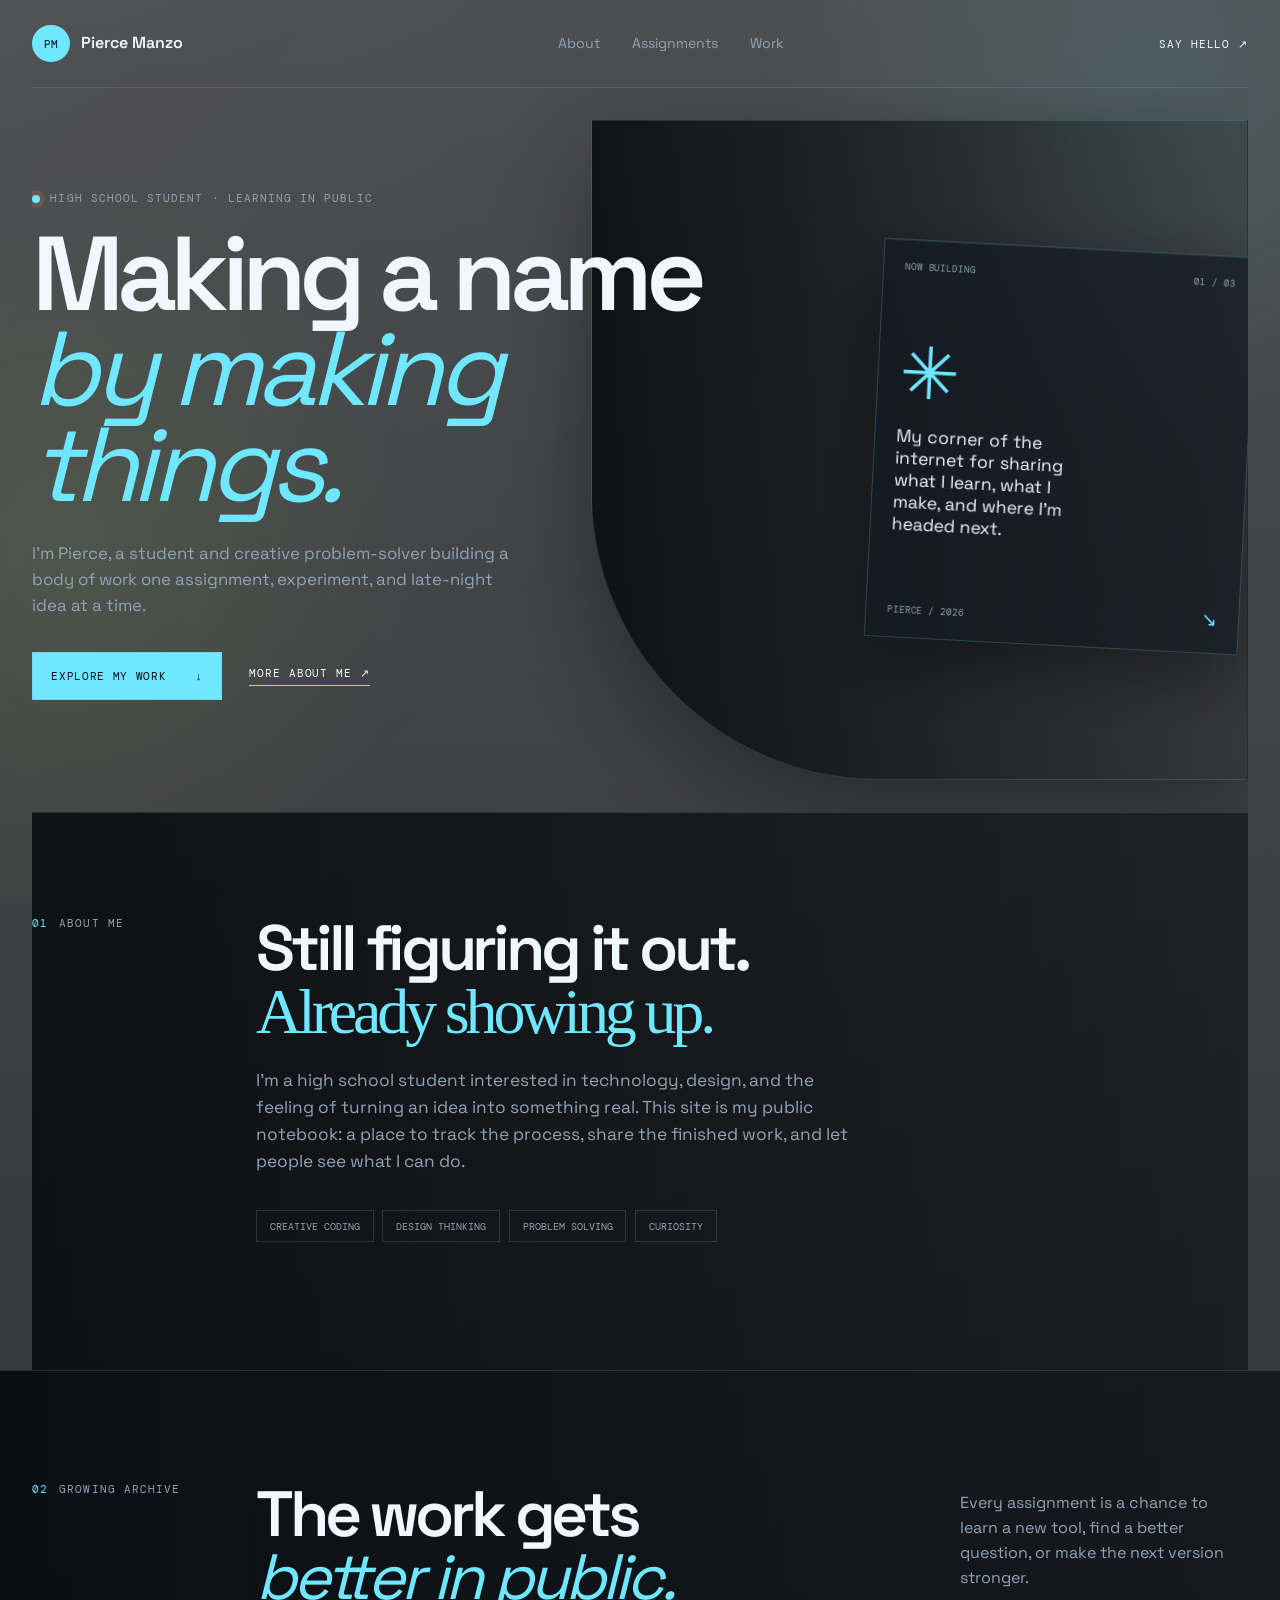
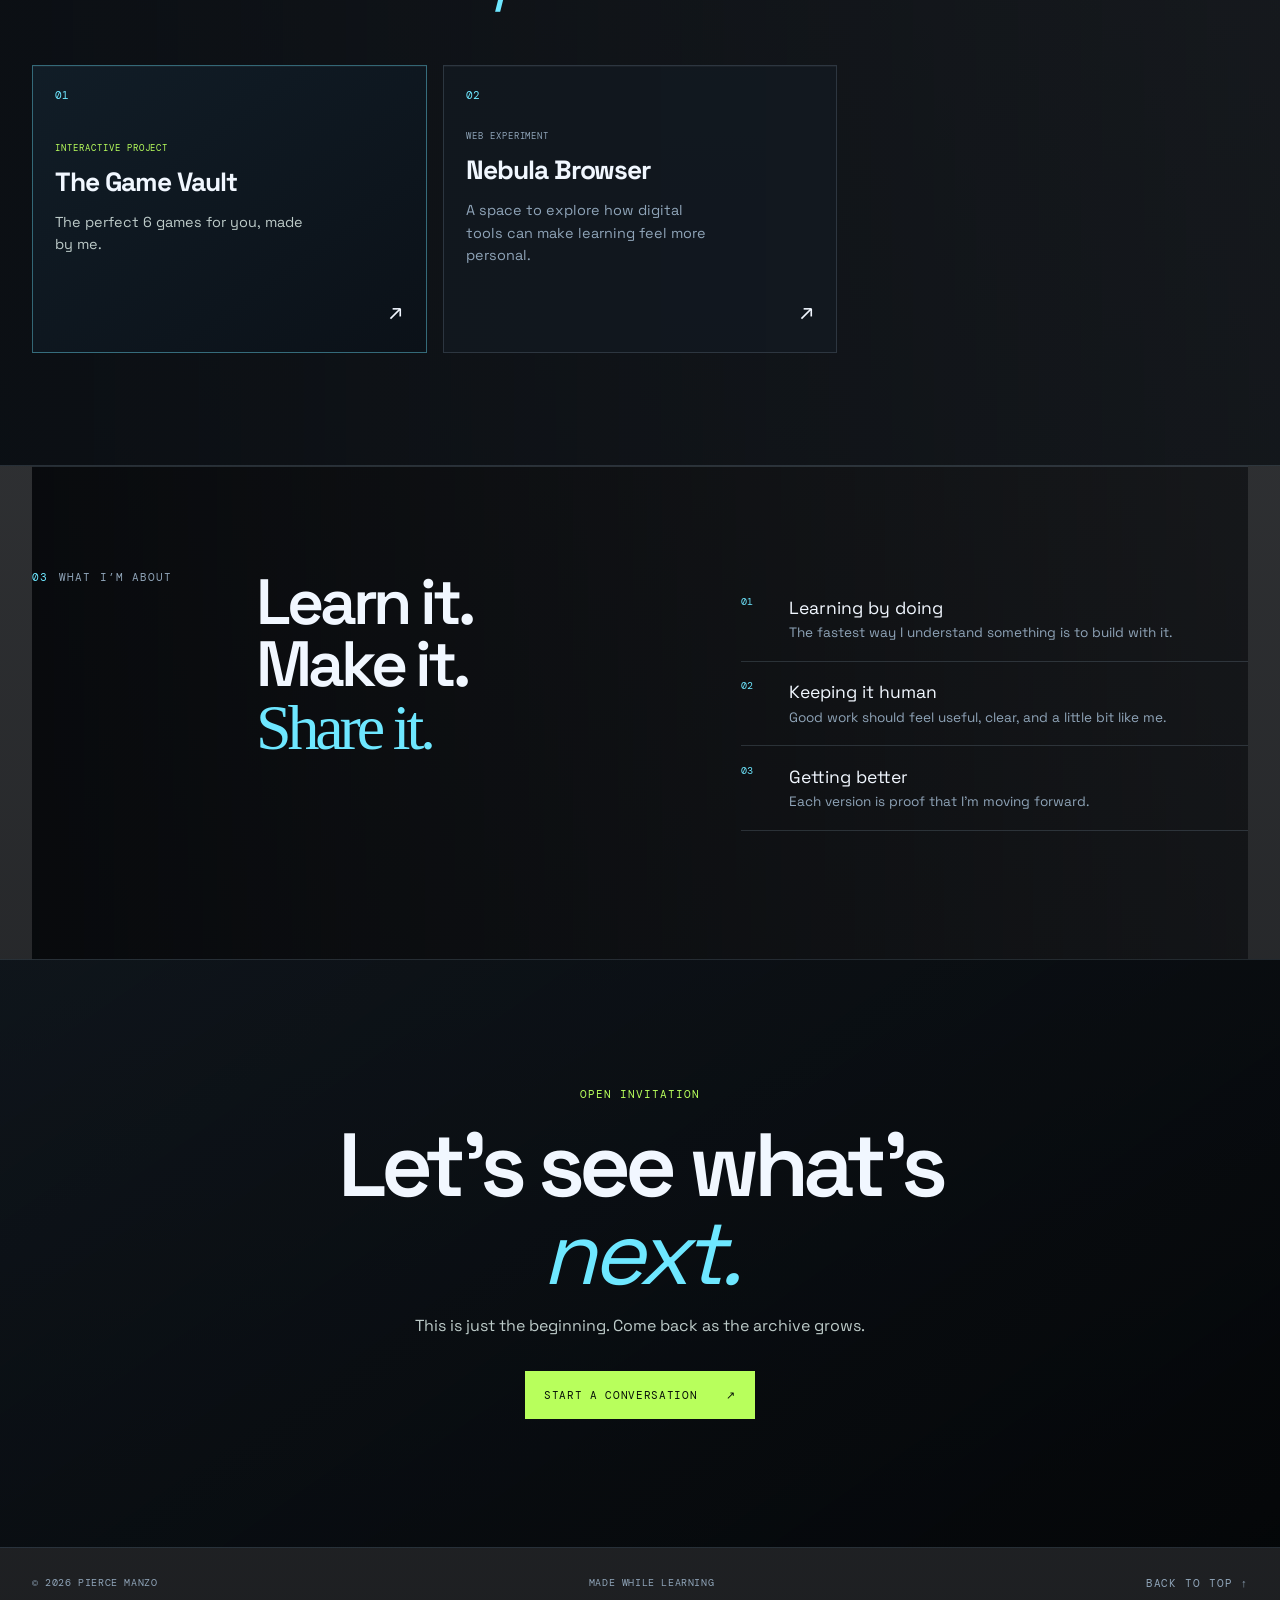
==== commit c0056725: "Change" ====
--- a/index.html
+++ b/index.html
@@ -87,16 +87,6 @@
           </div>
           <span class="card-arrow" aria-hidden="true">↗</span>
         </a>
-        <a class="assignment-card coming-soon" href="learninghub/">
-          <span class="card-number">03</span>
-          <div>
-            <p class="card-type">Learning dashboard</p>
-            <h3>Learning Hub</h3>
-            <p class="card-description">A searchable launchpad for study tools, creative references, and experiments.
-            </p>
-          </div>
-          <span class="card-arrow" aria-hidden="true">↗</span>
-        </a>
       </div>
     </section>
 
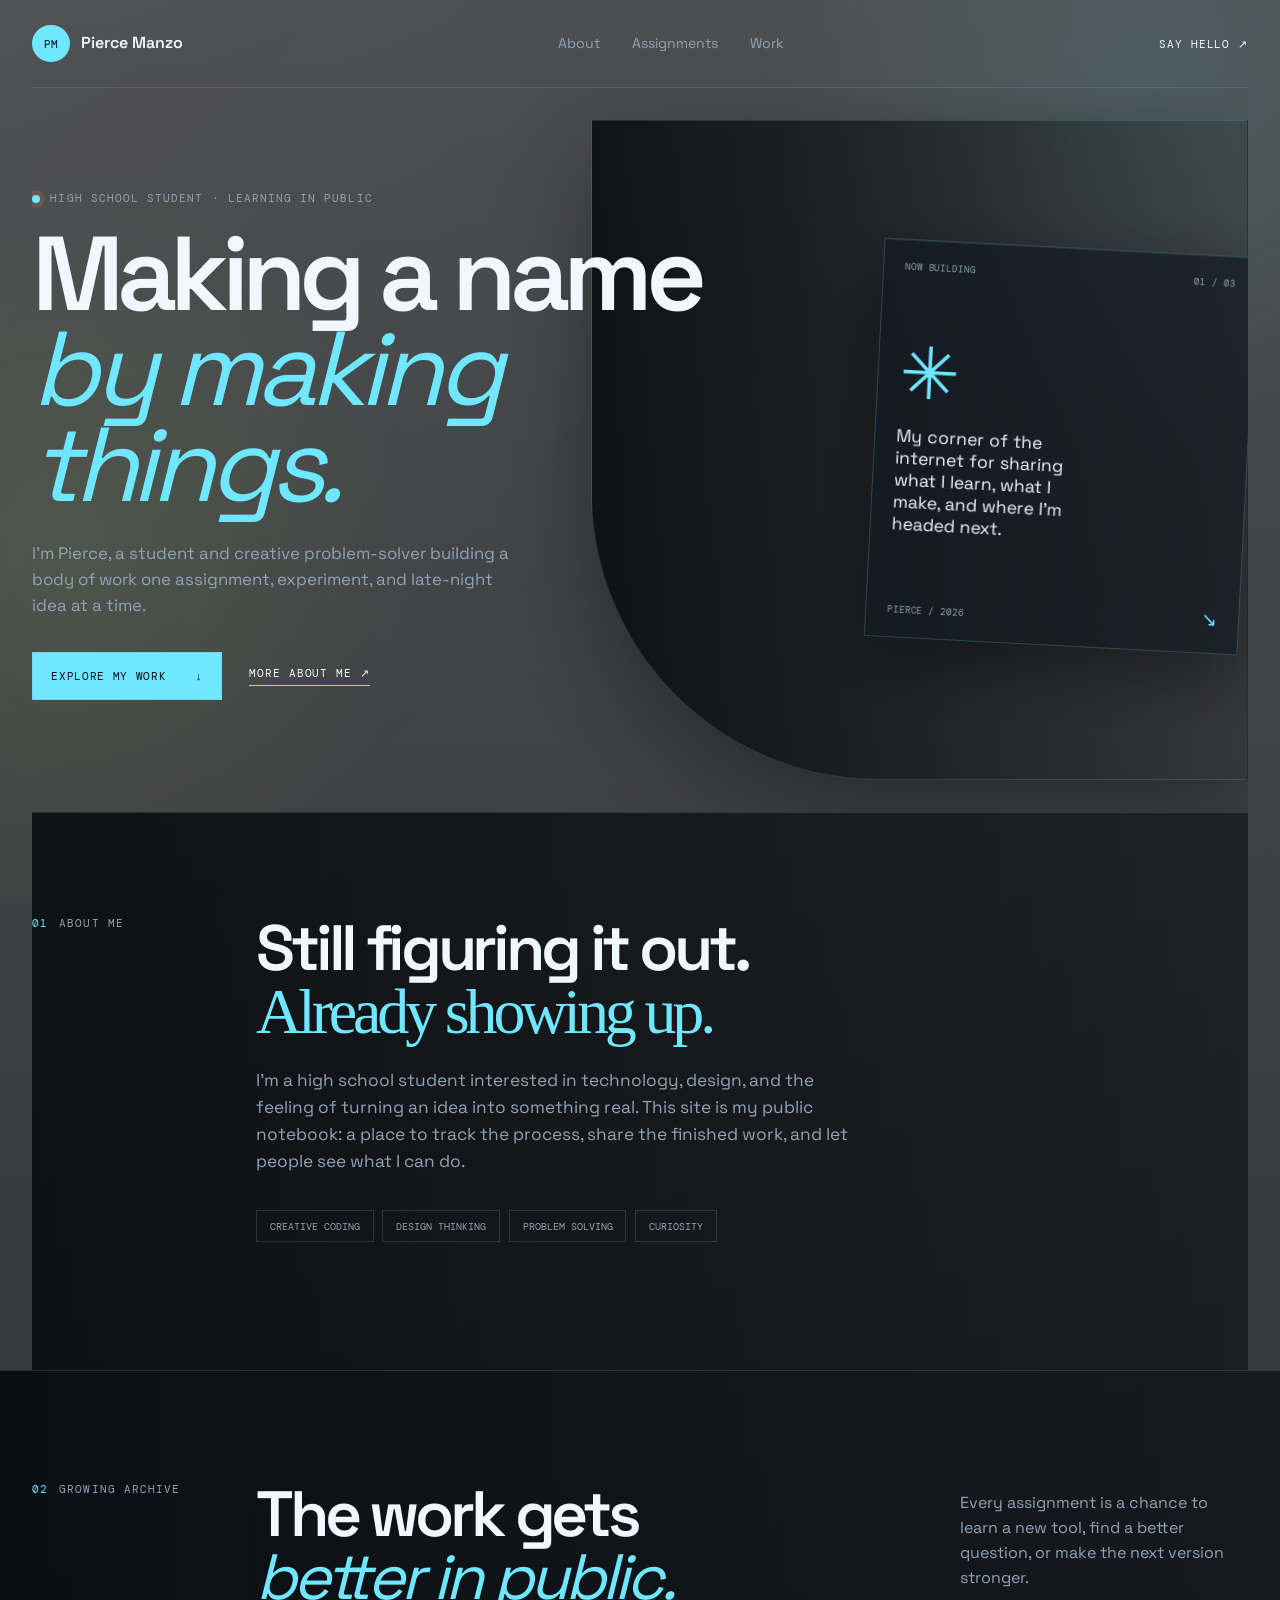
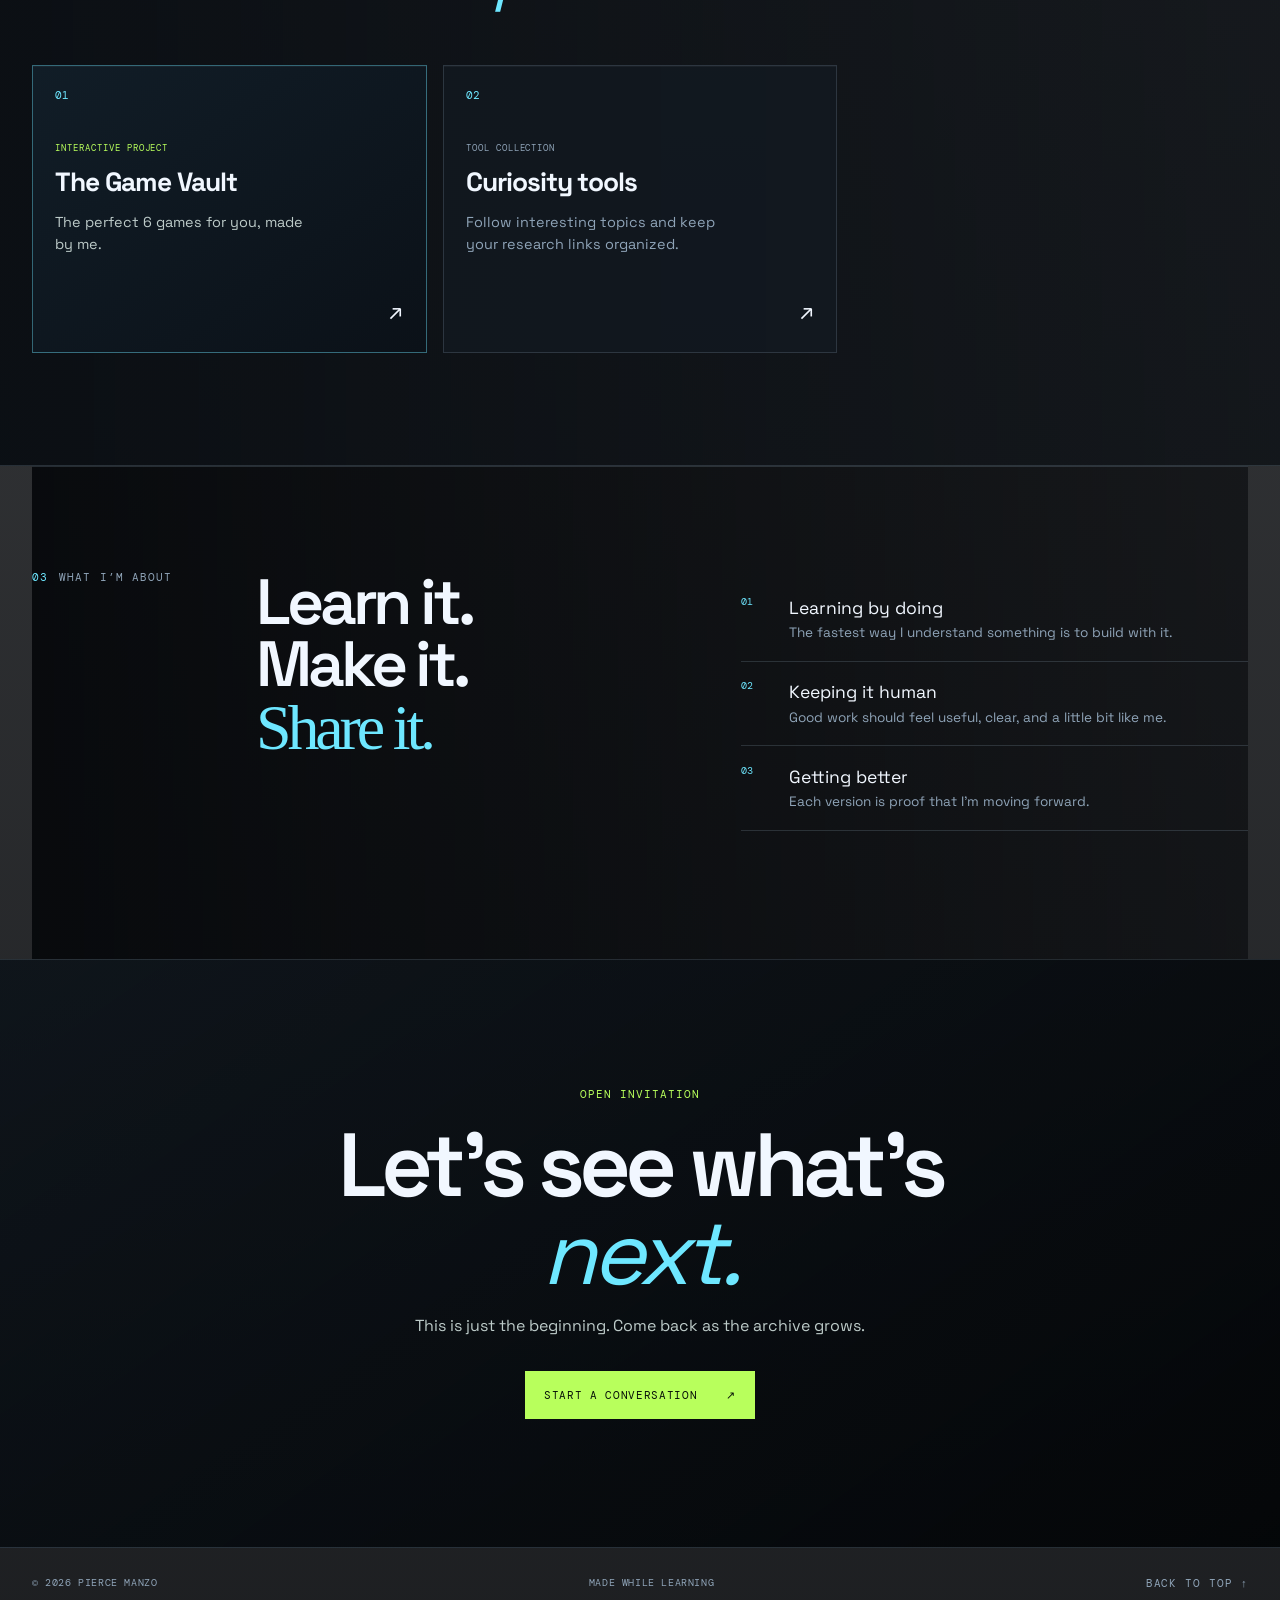
==== commit 252f8dd2: "change" ====
--- a/index.html
+++ b/index.html
@@ -78,12 +78,12 @@
           </div>
           <span class="card-arrow" aria-hidden="true">↗</span>
         </a>
-        <a class="assignment-card" href="nebulabrowser/">
+        <a class="assignment-card" href="tools/">
           <span class="card-number">02</span>
           <div>
-            <p class="card-type">Web experiment</p>
-            <h3>Nebula Browser</h3>
-            <p class="card-description">A space to explore how digital tools can make learning feel more personal.</p>
+            <p class="card-type">Tool collection</p>
+            <h3>Curiosity tools</h3>
+            <p class="card-description">Follow interesting topics and keep your research links organized.</p>
           </div>
           <span class="card-arrow" aria-hidden="true">↗</span>
         </a>
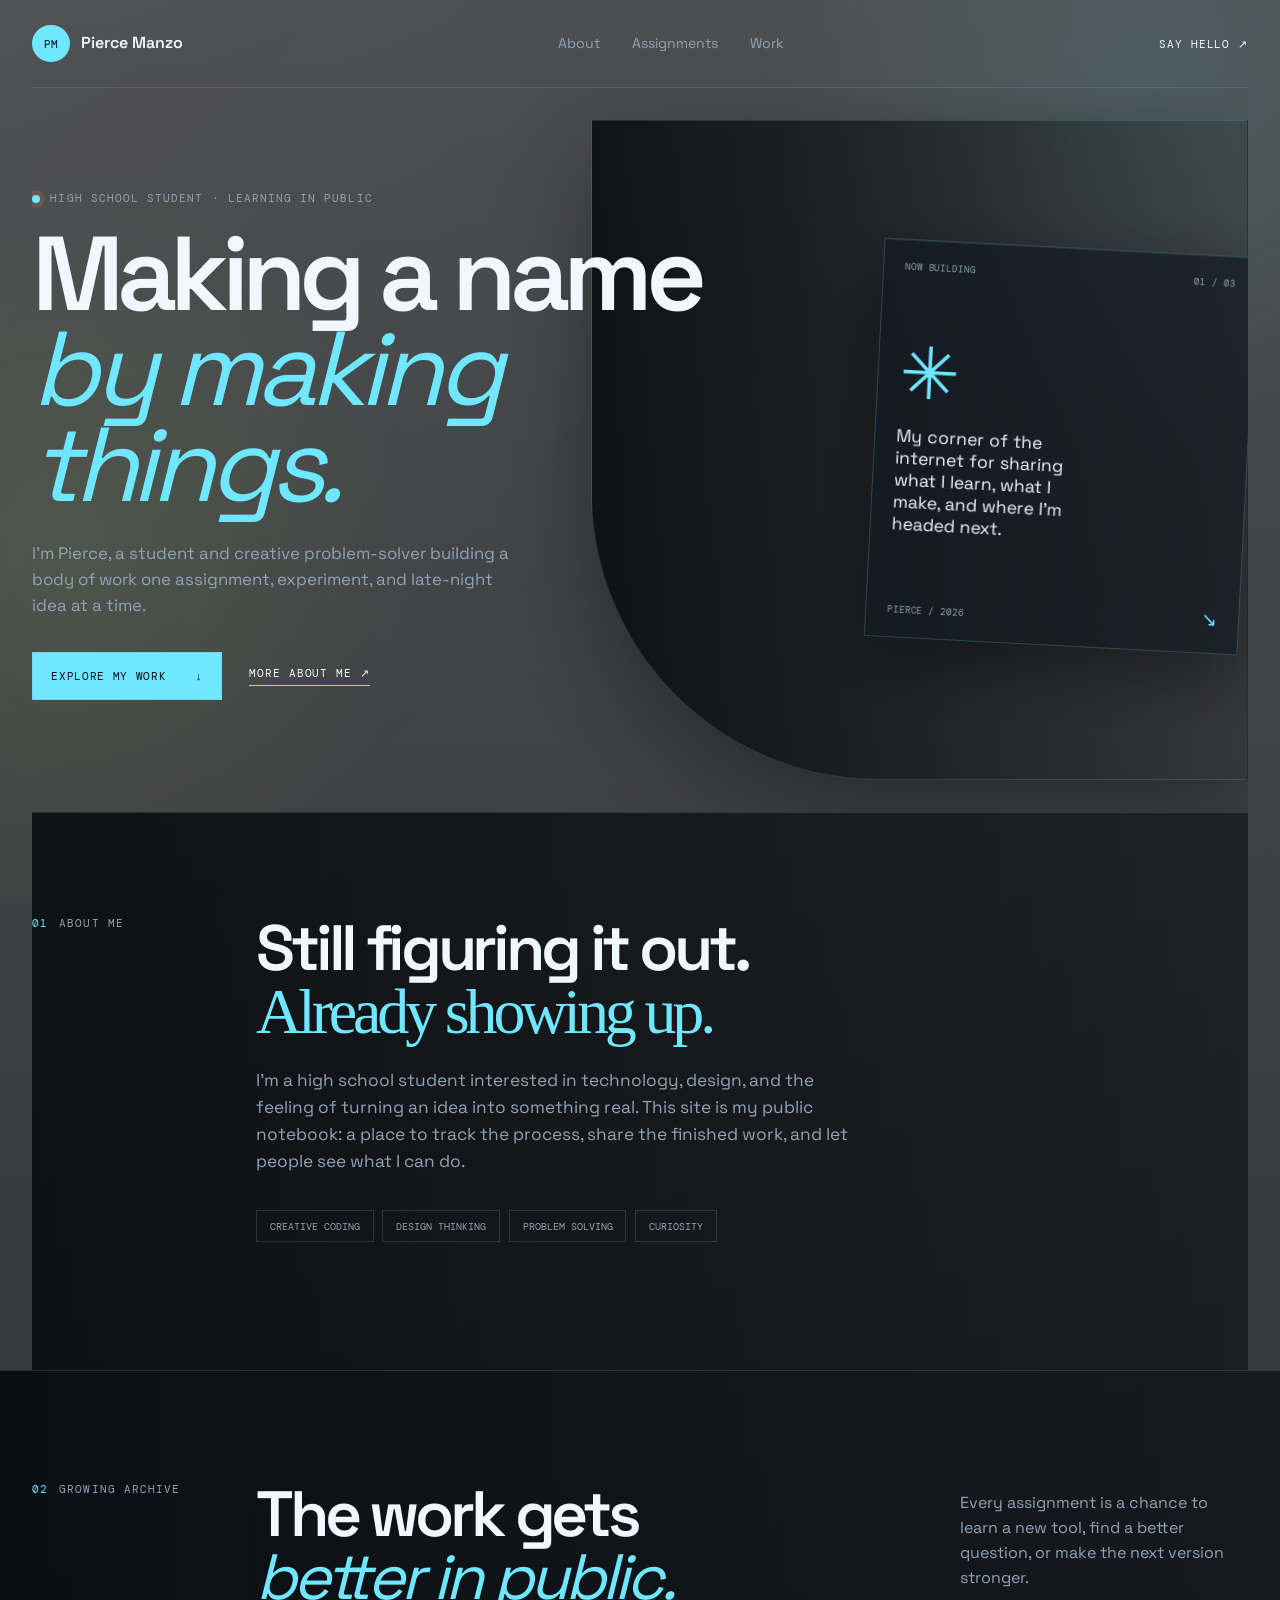
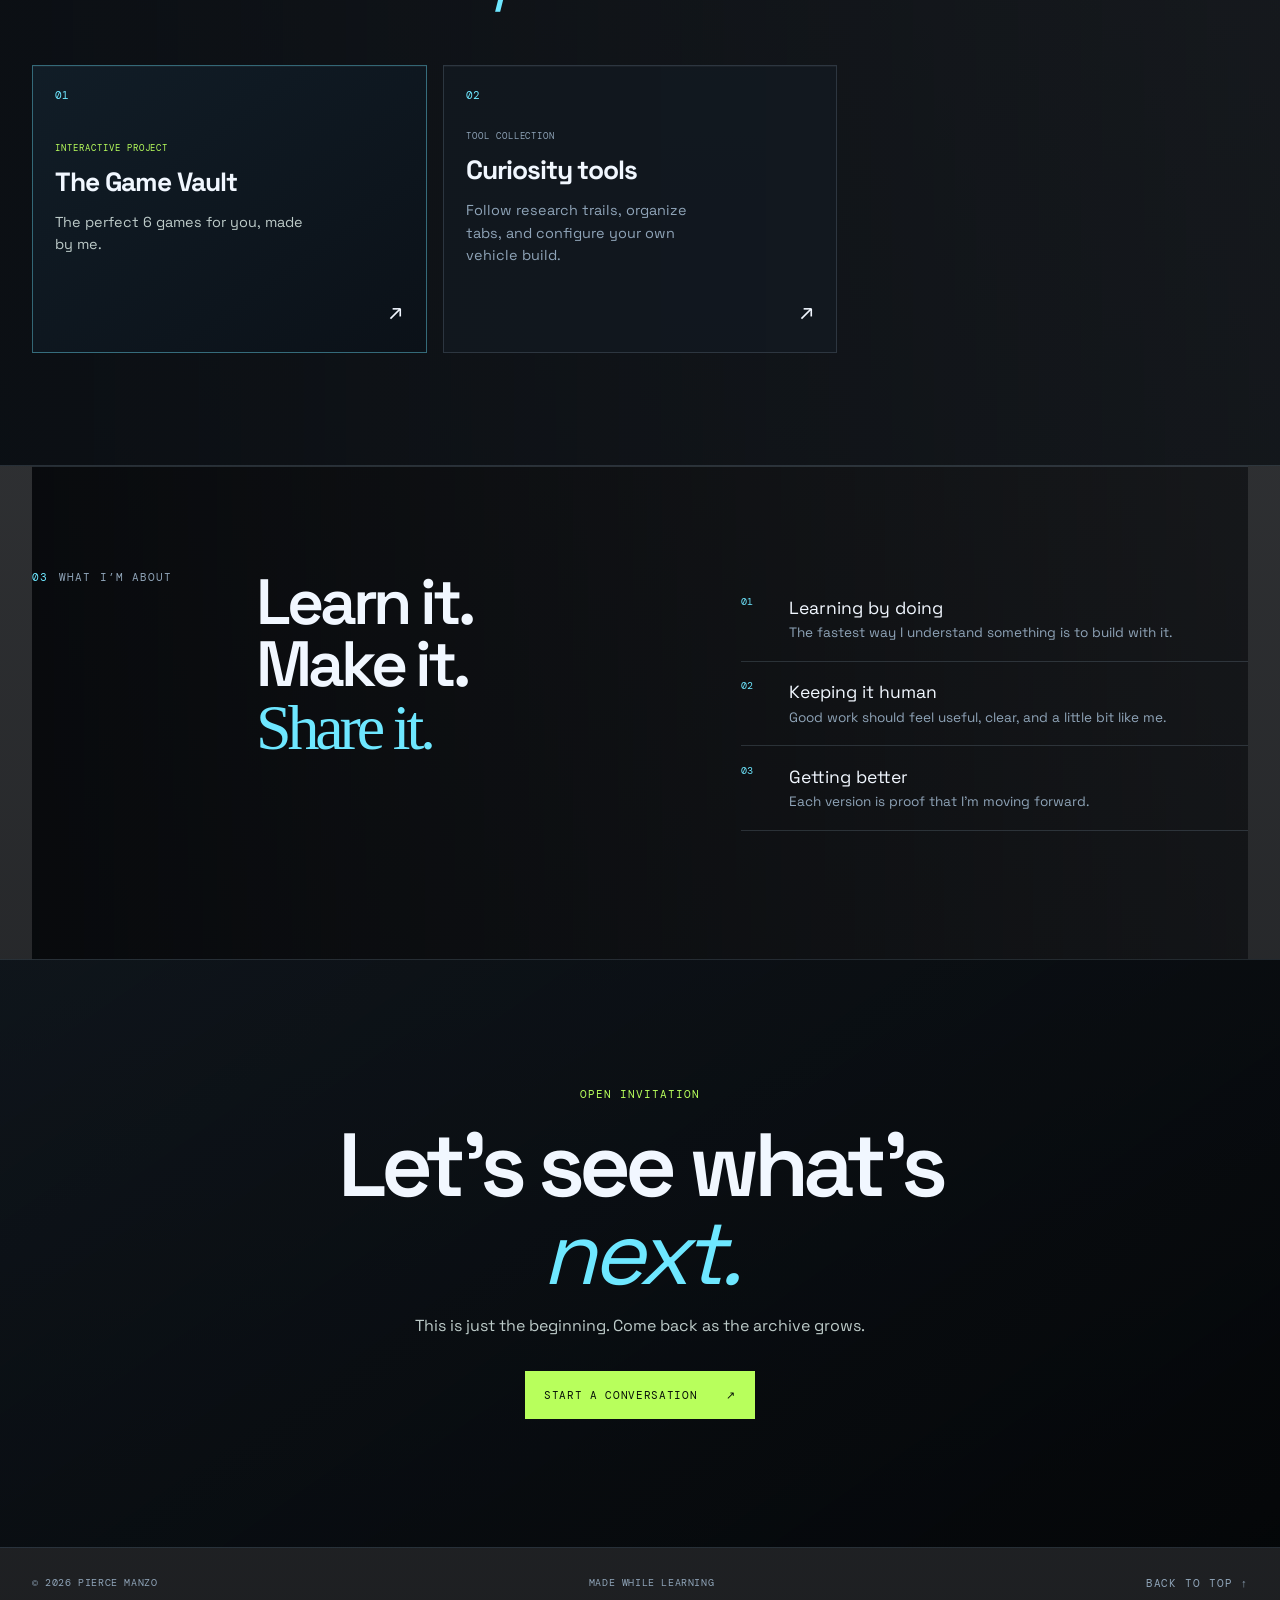
==== commit 696c86a7: "Change" ====
--- a/index.html
+++ b/index.html
@@ -83,7 +83,7 @@
           <div>
             <p class="card-type">Tool collection</p>
             <h3>Curiosity tools</h3>
-            <p class="card-description">Follow interesting topics and keep your research links organized.</p>
+            <p class="card-description">Follow research trails, organize tabs, and configure your own vehicle build.</p>
           </div>
           <span class="card-arrow" aria-hidden="true">↗</span>
         </a>
